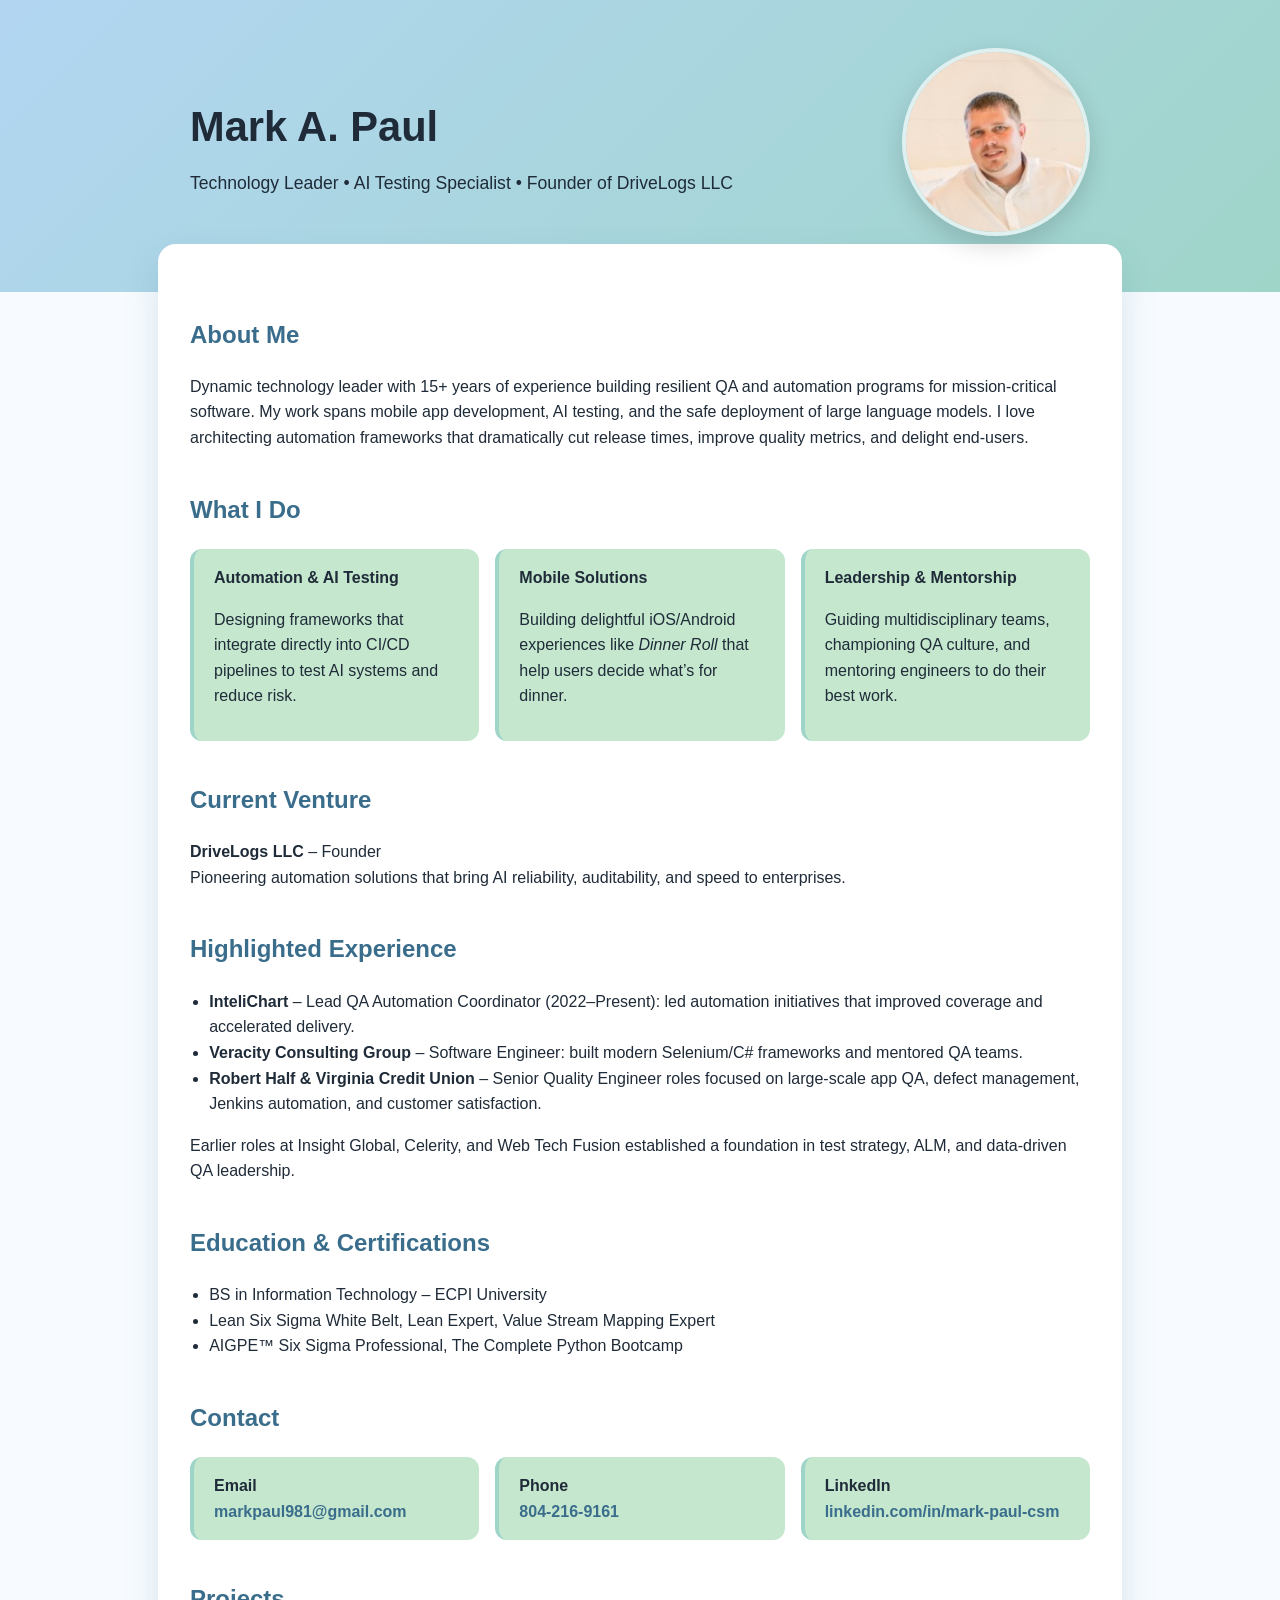
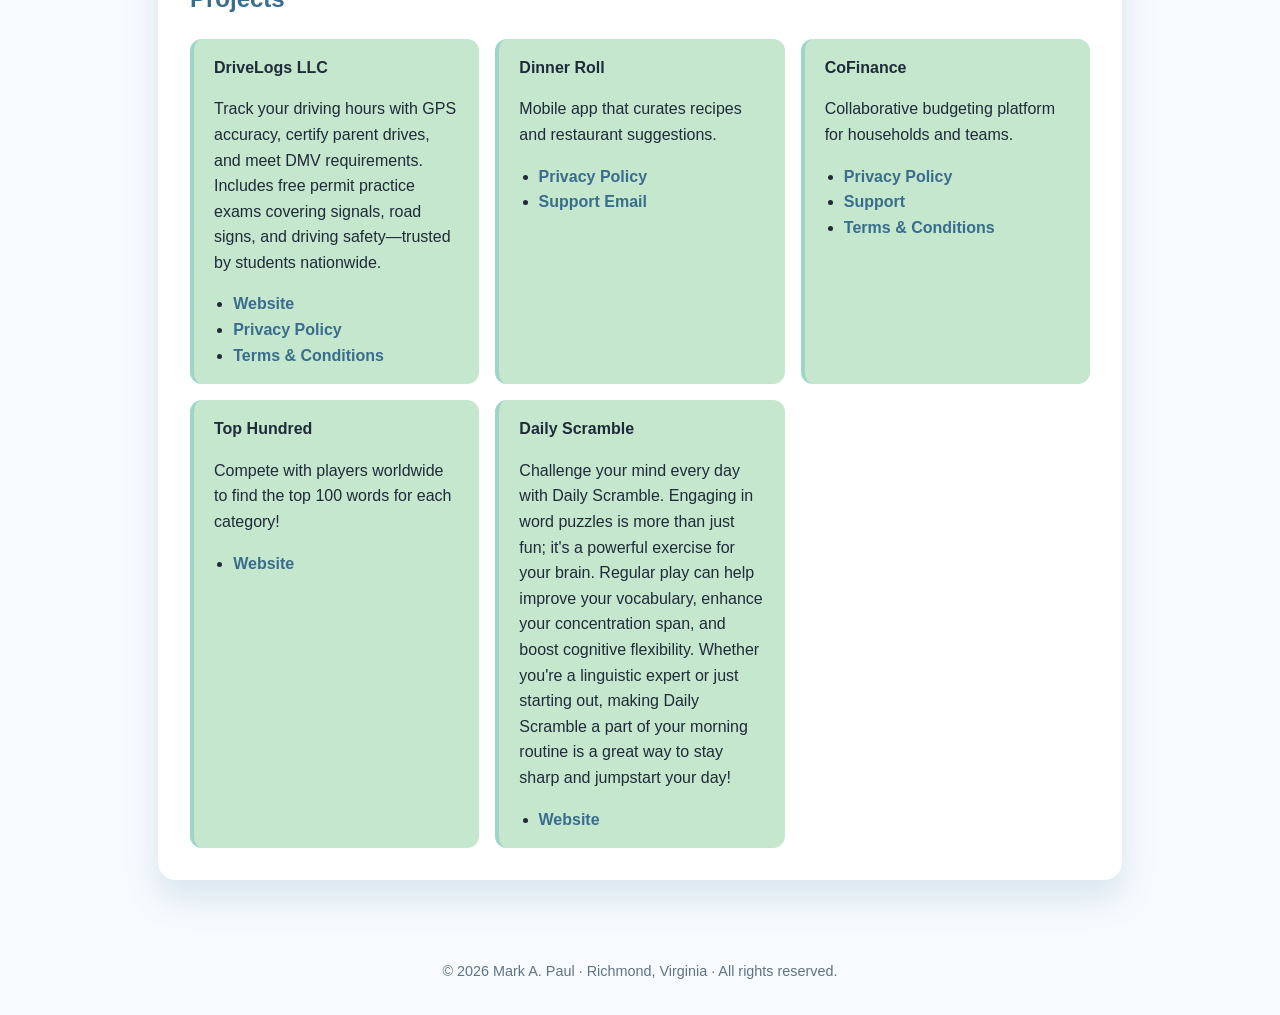
==== index.html @ 8bb71b74 "Update resume: Add Top Hundred and Daily Scramble projects, update InteliChart title to Lead QA Auto" ====
<!DOCTYPE html>
<html lang="en">
<head>
  <meta charset="UTF-8" />
  <title>Mark A. Paul – Technology Leader</title>
  <meta name="viewport" content="width=device-width, initial-scale=1" />
  <link rel="stylesheet" href="style/main.css" />
</head>
<body>
  <header>
    <div class="hero-content">
      <div>
        <h1>Mark A. Paul</h1>
        <p>Technology Leader • AI Testing Specialist • Founder of DriveLogs LLC</p>
      </div>
      <div class="hero-headshot">
        <img src="assets/images/profileImage.jpg" alt="Photo of Mark A. Paul" />
      </div>
    </div>
  </header>

  <main>
    <section>
      <h2>About Me</h2>
      <p>
        Dynamic technology leader with 15+ years of experience building resilient QA and automation programs
        for mission-critical software. My work spans mobile app development, AI testing, and the safe deployment
        of large language models. I love architecting automation frameworks that dramatically cut release times,
        improve quality metrics, and delight end-users.
      </p>
    </section>

    <section>
      <h2>What I Do</h2>
      <div class="grid">
        <div class="card">
          <strong>Automation &amp; AI Testing</strong>
          <p>Designing frameworks that integrate directly into CI/CD pipelines to test AI systems and reduce risk.</p>
        </div>
        <div class="card">
          <strong>Mobile Solutions</strong>
          <p>Building delightful iOS/Android experiences like <em>Dinner Roll</em> that help users decide what’s for dinner.</p>
        </div>
        <div class="card">
          <strong>Leadership &amp; Mentorship</strong>
          <p>Guiding multidisciplinary teams, championing QA culture, and mentoring engineers to do their best work.</p>
        </div>
      </div>
    </section>

    <section>
      <h2>Current Venture</h2>
      <p>
        <strong>DriveLogs LLC</strong> – Founder<br />
        Pioneering automation solutions that bring AI reliability, auditability, and speed to enterprises.
      </p>
    </section>

    <section>
      <h2>Highlighted Experience</h2>
      <ul>
        <li><strong>InteliChart</strong> – Lead QA Automation Coordinator (2022–Present): led automation initiatives that improved coverage and accelerated delivery.</li>
        <li><strong>Veracity Consulting Group</strong> – Software Engineer: built modern Selenium/C# frameworks and mentored QA teams.</li>
        <li><strong>Robert Half &amp; Virginia Credit Union</strong> – Senior Quality Engineer roles focused on large-scale app QA, defect management, Jenkins automation, and customer satisfaction.</li>
      </ul>
      <p>
        Earlier roles at Insight Global, Celerity, and Web Tech Fusion established a foundation in test strategy, ALM, and data-driven QA leadership.
      </p>
    </section>

    <section>
      <h2>Education &amp; Certifications</h2>
      <ul>
        <li>BS in Information Technology – ECPI University</li>
        <li>Lean Six Sigma White Belt, Lean Expert, Value Stream Mapping Expert</li>
        <li>AIGPE™ Six Sigma Professional, The Complete Python Bootcamp</li>
      </ul>
    </section>

    <section>
      <h2>Contact</h2>
      <div class="grid">
        <div class="card">
          <strong>Email</strong><br />
          <a href="mailto:markpaul981@gmail.com">markpaul981@gmail.com</a>
        </div>
        <div class="card">
          <strong>Phone</strong><br />
          <a href="tel:+18042169161">804-216-9161</a>
        </div>
        <div class="card">
          <strong>LinkedIn</strong><br />
          <a href="https://www.linkedin.com/in/mark-paul-csm" target="_blank" rel="noopener">linkedin.com/in/mark-paul-csm</a>
        </div>
      </div>
    </section>

    <section>
      <h2>Projects</h2>
      <div class="grid">
        <div class="card">
          <strong>DriveLogs LLC</strong>
          <p>Track your driving hours with GPS accuracy, certify parent drives, and meet DMV requirements. Includes free permit practice exams covering signals, road signs, and driving safety—trusted by students nationwide.</p>
          <ul>
            <li><a href="https://www.drivelogsusa.com/" target="_blank" rel="noopener">Website</a></li>
            <li><a href="https://www.drivelogsusa.com/privacy-policy" target="_blank" rel="noopener">Privacy Policy</a></li>
            <li><a href="https://www.drivelogsusa.com/terms-and-conditions" target="_blank" rel="noopener">Terms &amp; Conditions</a></li>
          </ul>
        </div>

        <div class="card">
          <strong>Dinner Roll</strong>
          <p>Mobile app that curates recipes and restaurant suggestions.</p>
          <ul>
            <li><a href="https://marpau0755.github.io/dinnerroll-privacy/" target="_blank" rel="noopener">Privacy Policy</a></li>
            <li><a href="mailto:dinnerroll.contact@gmail.com">Support Email</a></li>
          </ul>
        </div>

        <div class="card">
          <strong>CoFinance</strong>
          <p>Collaborative budgeting platform for households and teams.</p>
          <ul>
            <li><a href="https://marpau0755.github.io/cofinance-privacy/" target="_blank" rel="noopener">Privacy Policy</a></li>
            <li><a href="https://marpau0755.github.io/cofinance-privacy/support.html" target="_blank" rel="noopener">Support</a></li>
            <li><a href="https://marpau0755.github.io/cofinance-privacy/terms.html" target="_blank" rel="noopener">Terms &amp; Conditions</a></li>
          </ul>
        </div>

        <div class="card">
          <strong>Top Hundred</strong>
          <p>Compete with players worldwide to find the top 100 words for each category!</p>
          <ul>
            <li><a href="https://tophundred.web.app/" target="_blank" rel="noopener">Website</a></li>
          </ul>
        </div>

        <div class="card">
          <strong>Daily Scramble</strong>
          <p>Challenge your mind every day with Daily Scramble. Engaging in word puzzles is more than just fun; it's a powerful exercise for your brain. Regular play can help improve your vocabulary, enhance your concentration span, and boost cognitive flexibility. Whether you're a linguistic expert or just starting out, making Daily Scramble a part of your morning routine is a great way to stay sharp and jumpstart your day!</p>
          <ul>
            <li><a href="https://dailyscramble.web.app" target="_blank" rel="noopener">Website</a></li>
          </ul>
        </div>
      </div>
    </section>
  </main>

  <footer>
    © 2026 Mark A. Paul · Richmond, Virginia · All rights reserved.
  </footer>
</body>
</html>
---- style/main.css ----
:root {
  --soft-blue: #b2d6f2;
  --soft-teal: #9fd5c9;
  --soft-green: #c4e7ce;
  --text-dark: #1f2b38;
  --accent-dark: #3a6d8c;
  --page-bg: #f7fbff;
}

body {
  font-family: "Segoe UI", Arial, sans-serif;
  margin: 0;
  padding: 0;
  background: var(--page-bg);
  color: var(--text-dark);
  line-height: 1.6;
}

header {
  background: linear-gradient(135deg, var(--soft-blue), var(--soft-teal));
  color: var(--text-dark);
  padding: 3rem 1.5rem;
}

.hero-content {
  display: flex;
  flex-direction: column;
  align-items: center;
  gap: 1.5rem;
  max-width: 900px;
  margin: 0 auto;
  text-align: center;
}

.hero-content h1 {
  margin: 0;
  font-size: 2.6rem;
}

.hero-content p {
  margin: 0.5rem 0 0;
  font-size: 1.1rem;
}

.hero-headshot img {
  width: 180px;
  height: 180px;
  border-radius: 50%;
  object-fit: cover;
  border: 4px solid rgba(255,255,255,0.65);
  box-shadow: 0 10px 25px rgba(0,0,0,0.15);
}

@media (min-width: 700px) {
  .hero-content {
    flex-direction: row;
    justify-content: space-between;
    text-align: left;
  }
}

main {
  max-width: 900px;
  margin: -3rem auto 3rem;
  padding: 2rem;
  background: #fff;
  border-radius: 18px;
  box-shadow: 0 18px 35px rgba(58, 109, 140, 0.16);
}

h2 {
  margin-top: 2.5rem;
  color: var(--accent-dark);
}

.grid {
  display: grid;
  grid-template-columns: repeat(auto-fit, minmax(220px, 1fr));
  gap: 1rem;
  margin-top: 1rem;
}

.card {
  background: var(--soft-green);
  border-radius: 12px;
  padding: 1rem 1.25rem;
  border-left: 4px solid var(--soft-teal);
}

ul {
  padding-left: 1.2rem;
  margin: 0.5rem 0 0;
}

a {
  color: var(--accent-dark);
  text-decoration: none;
  font-weight: 600;
}

a:hover {
  color: #1c4b65;
}

footer {
  text-align: center;
  padding: 2rem 1rem;
  font-size: 0.9rem;
  color: #5f7384;
}
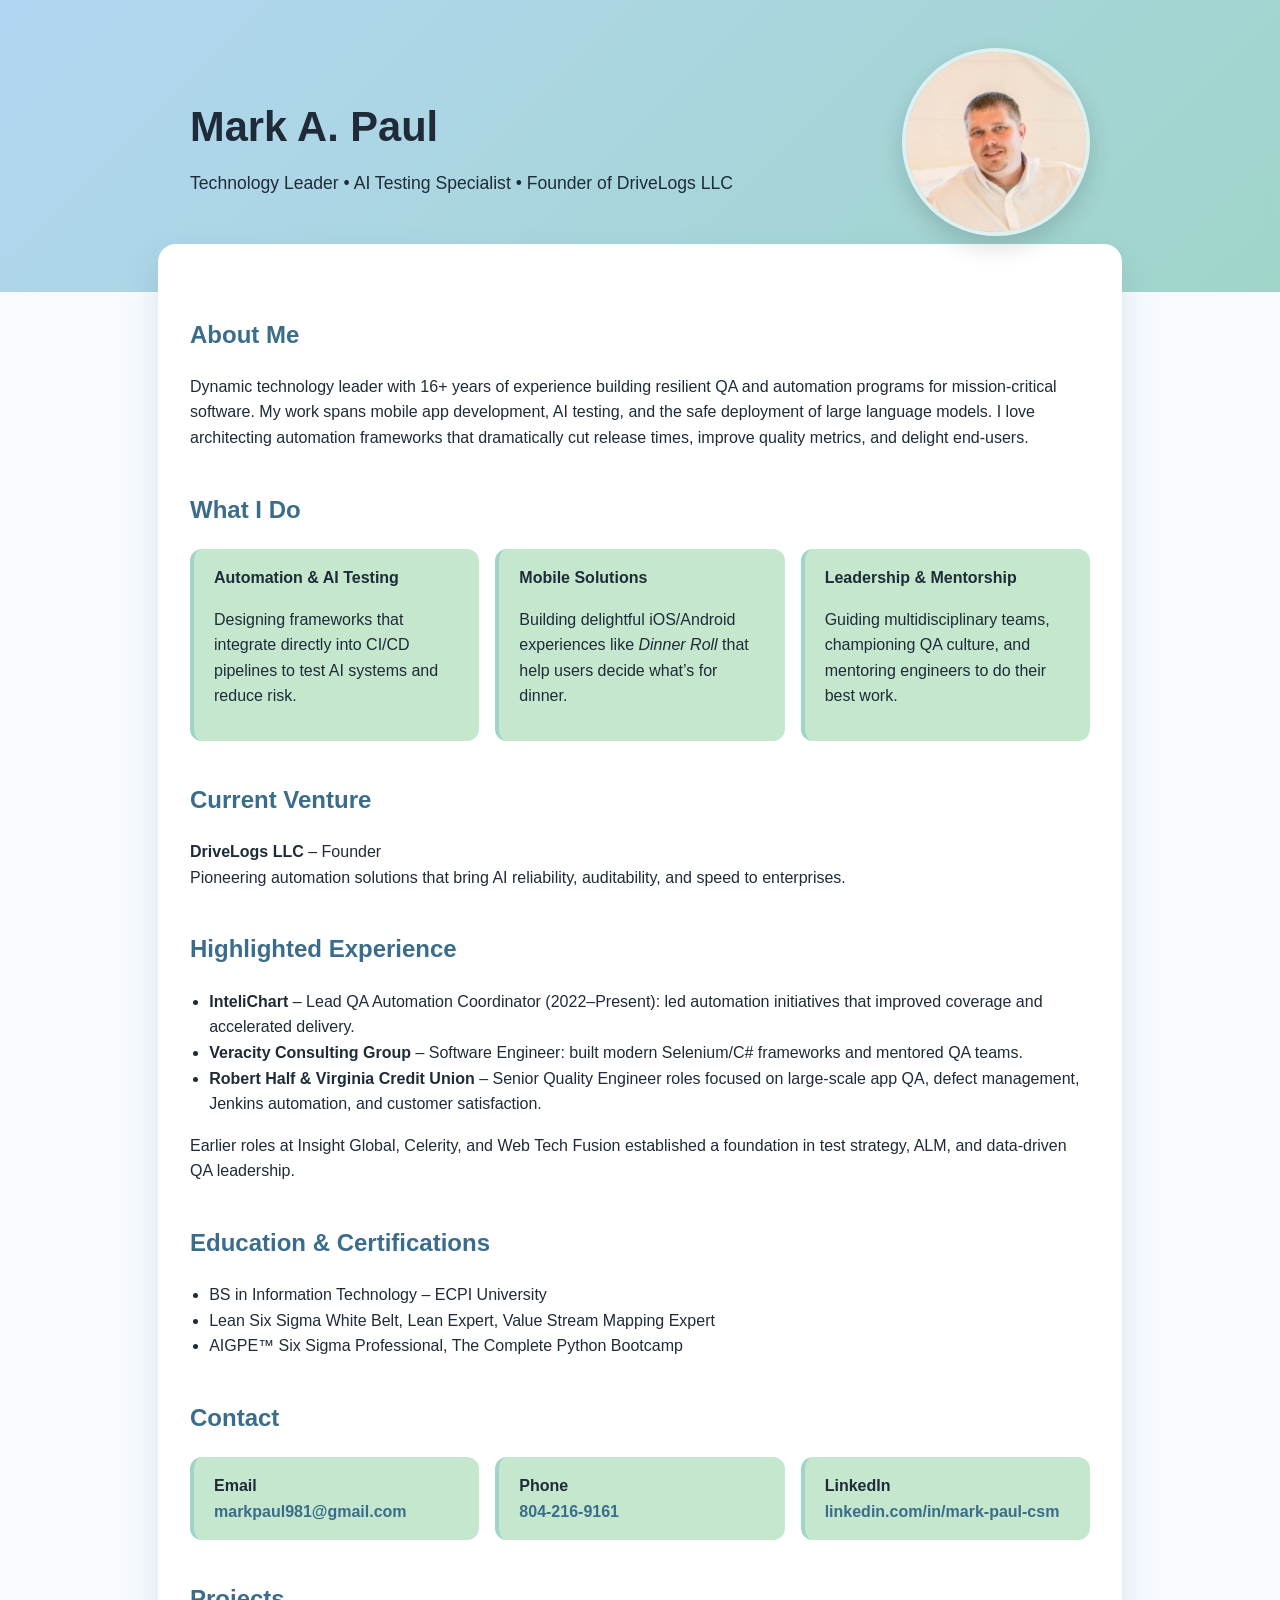
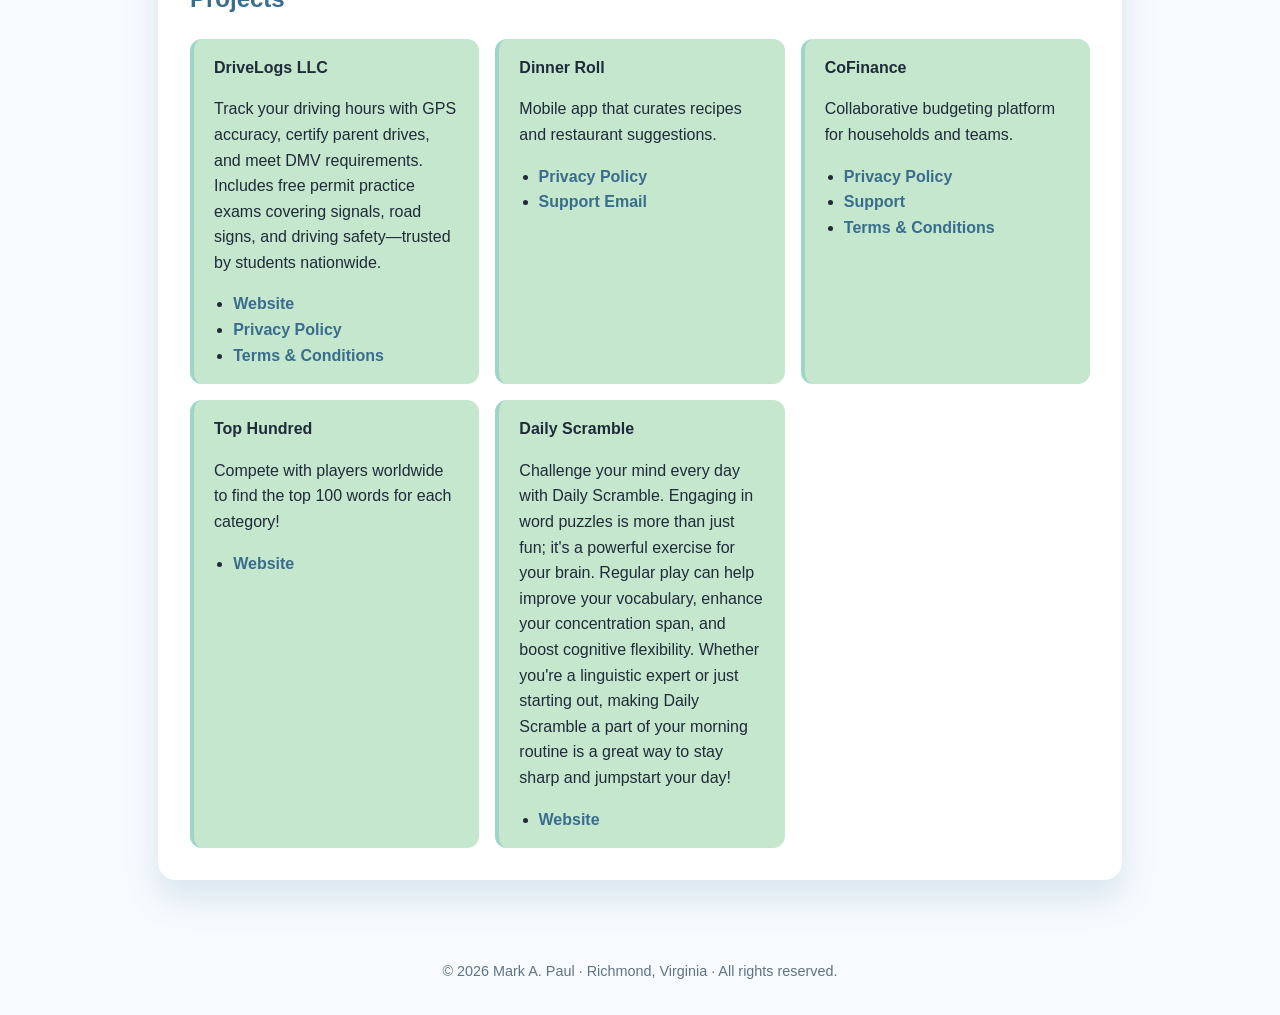
==== commit c2b3f5b8: "Add dynamic years of experience (from 2010) and dynamic copyright year" ====
--- a/index.html
+++ b/index.html
@@ -23,7 +23,7 @@
     <section>
       <h2>About Me</h2>
       <p>
-        Dynamic technology leader with 15+ years of experience building resilient QA and automation programs
+        Dynamic technology leader with <span id="years-experience">15+</span> years of experience building resilient QA and automation programs
         for mission-critical software. My work spans mobile app development, AI testing, and the safe deployment
         of large language models. I love architecting automation frameworks that dramatically cut release times,
         improve quality metrics, and delight end-users.
@@ -147,7 +147,25 @@
   </main>
 
   <footer>
-    © 2026 Mark A. Paul · Richmond, Virginia · All rights reserved.
+    © <span id="copyright-year">2026</span> Mark A. Paul · Richmond, Virginia · All rights reserved.
   </footer>
+  <script>
+    // Calculate years of experience from 2014
+    (function() {
+      const startYear = 2010;
+      const currentYear = new Date().getFullYear();
+      const yearsOfExperience = currentYear - startYear;
+      const experienceElement = document.getElementById('years-experience');
+      if (experienceElement) {
+        experienceElement.textContent = yearsOfExperience + '+';
+      }
+      
+      // Update copyright year
+      const copyrightElement = document.getElementById('copyright-year');
+      if (copyrightElement) {
+        copyrightElement.textContent = currentYear;
+      }
+    })();
+  </script>
 </body>
 </html>
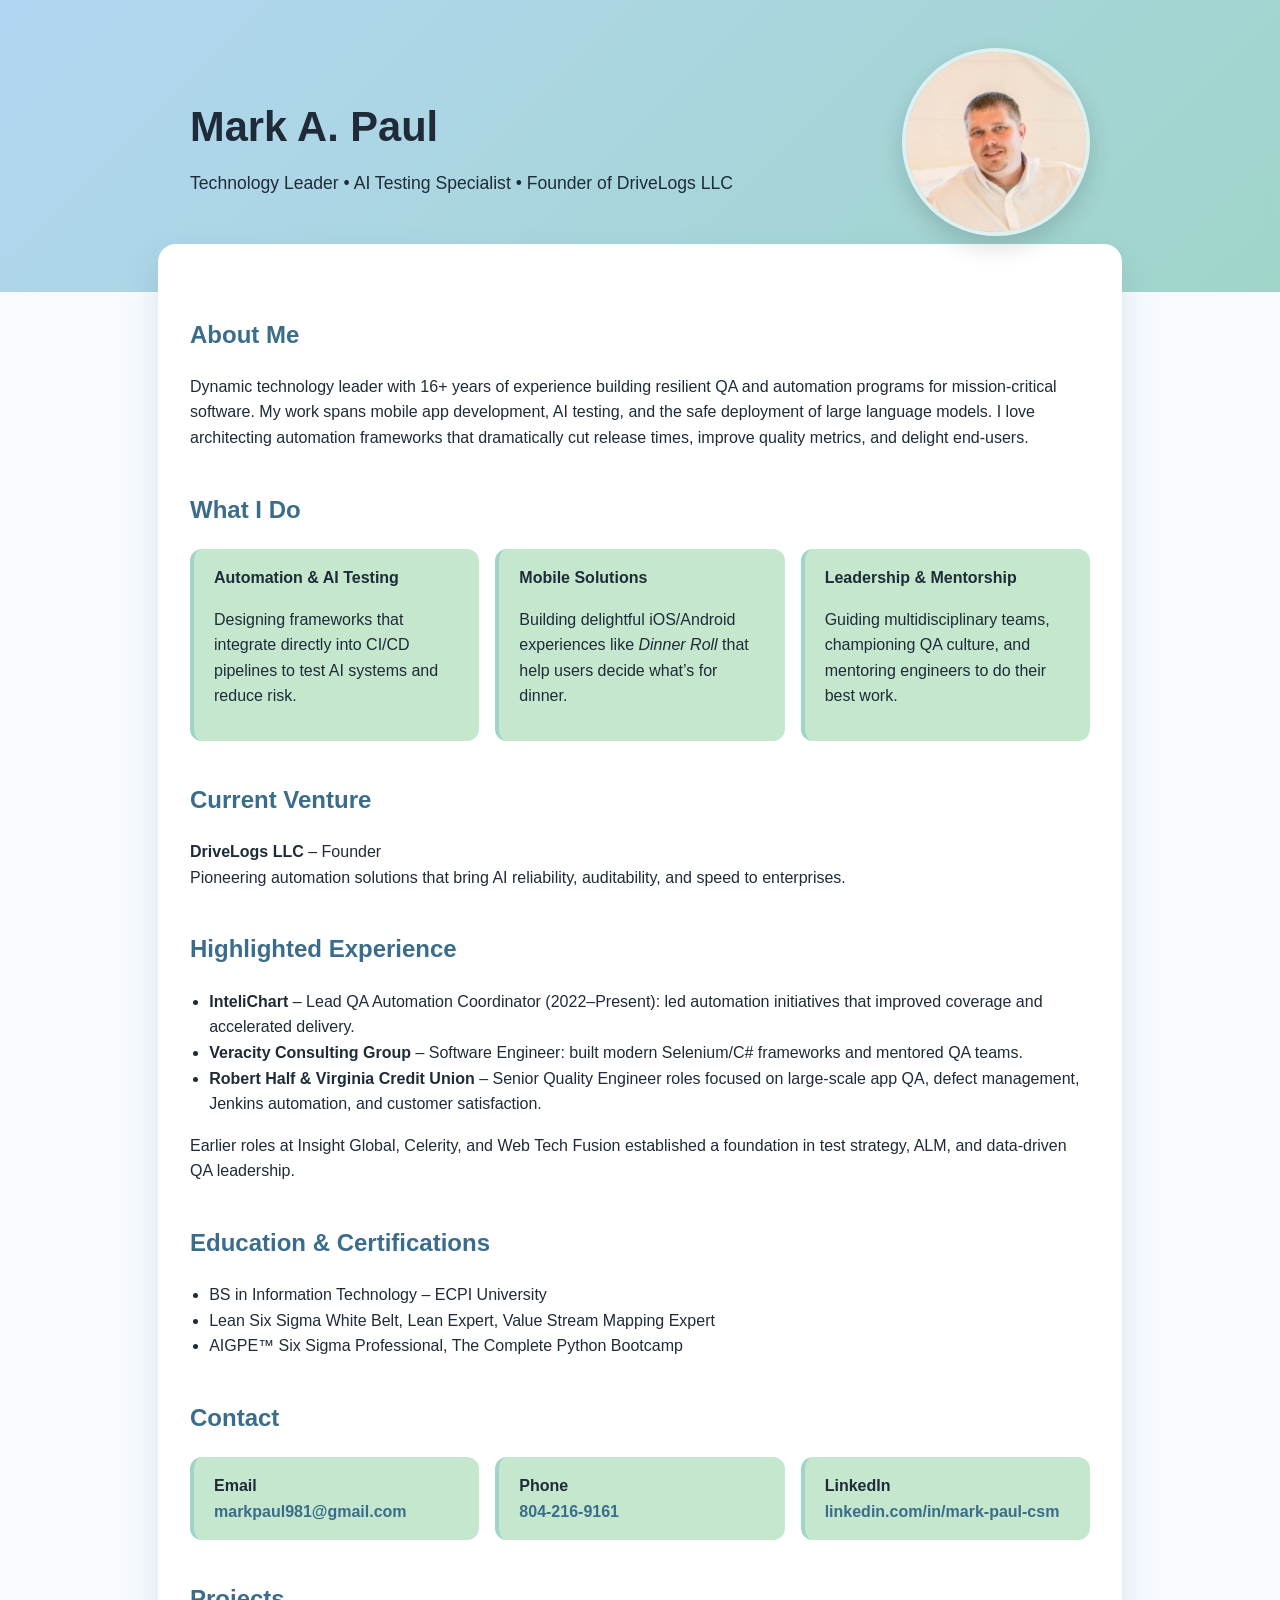
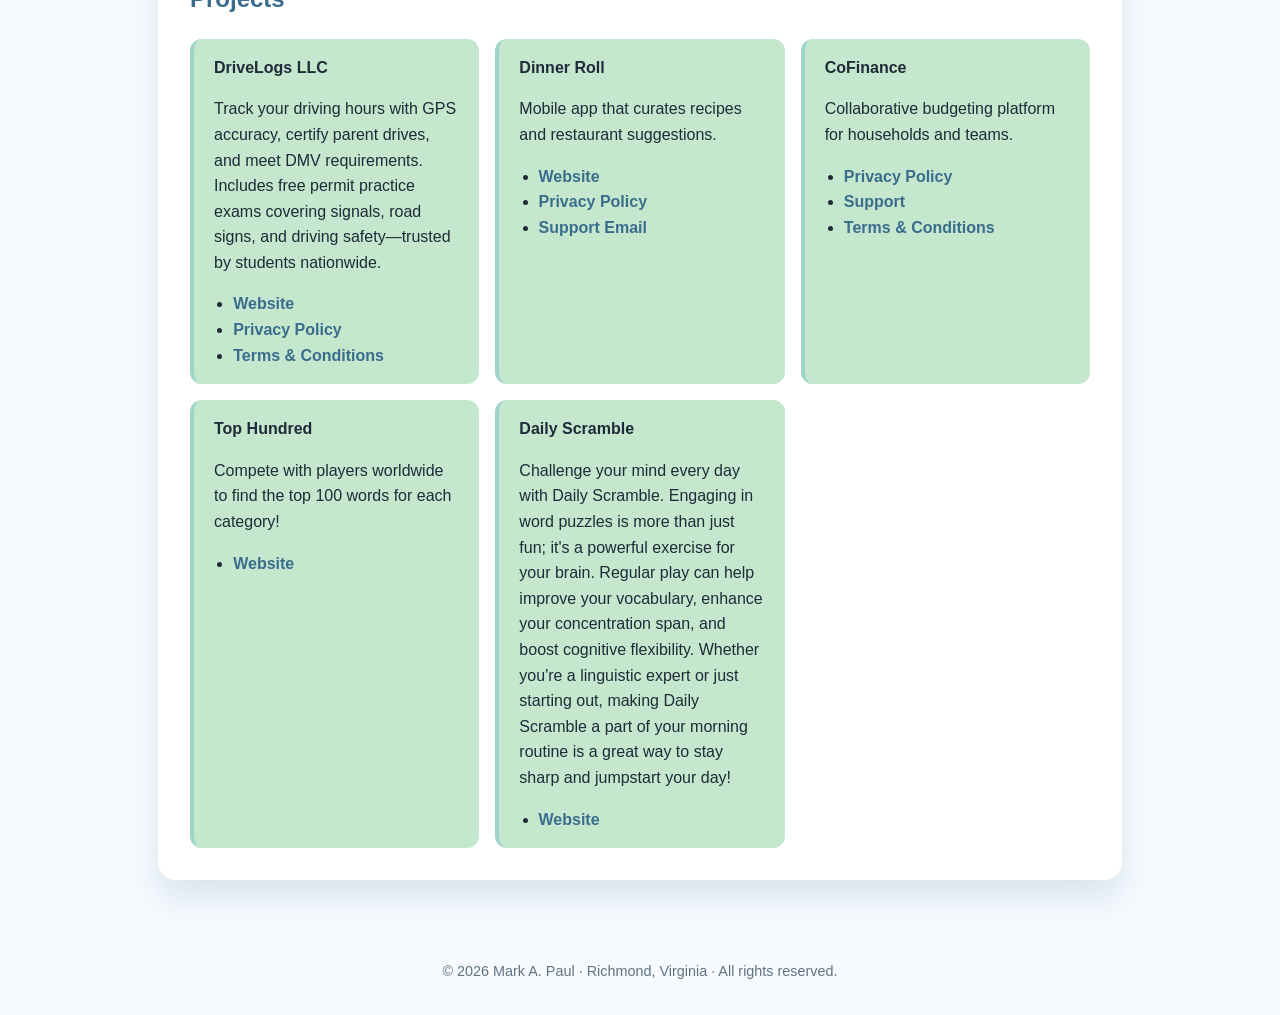
==== commit 595cebd9: "Add Dinner Roll website link" ====
--- a/index.html
+++ b/index.html
@@ -112,6 +112,7 @@
           <strong>Dinner Roll</strong>
           <p>Mobile app that curates recipes and restaurant suggestions.</p>
           <ul>
+            <li><a href="https://dinnerroll.app/" target="_blank" rel="noopener">Website</a></li>
             <li><a href="https://marpau0755.github.io/dinnerroll-privacy/" target="_blank" rel="noopener">Privacy Policy</a></li>
             <li><a href="mailto:dinnerroll.contact@gmail.com">Support Email</a></li>
           </ul>
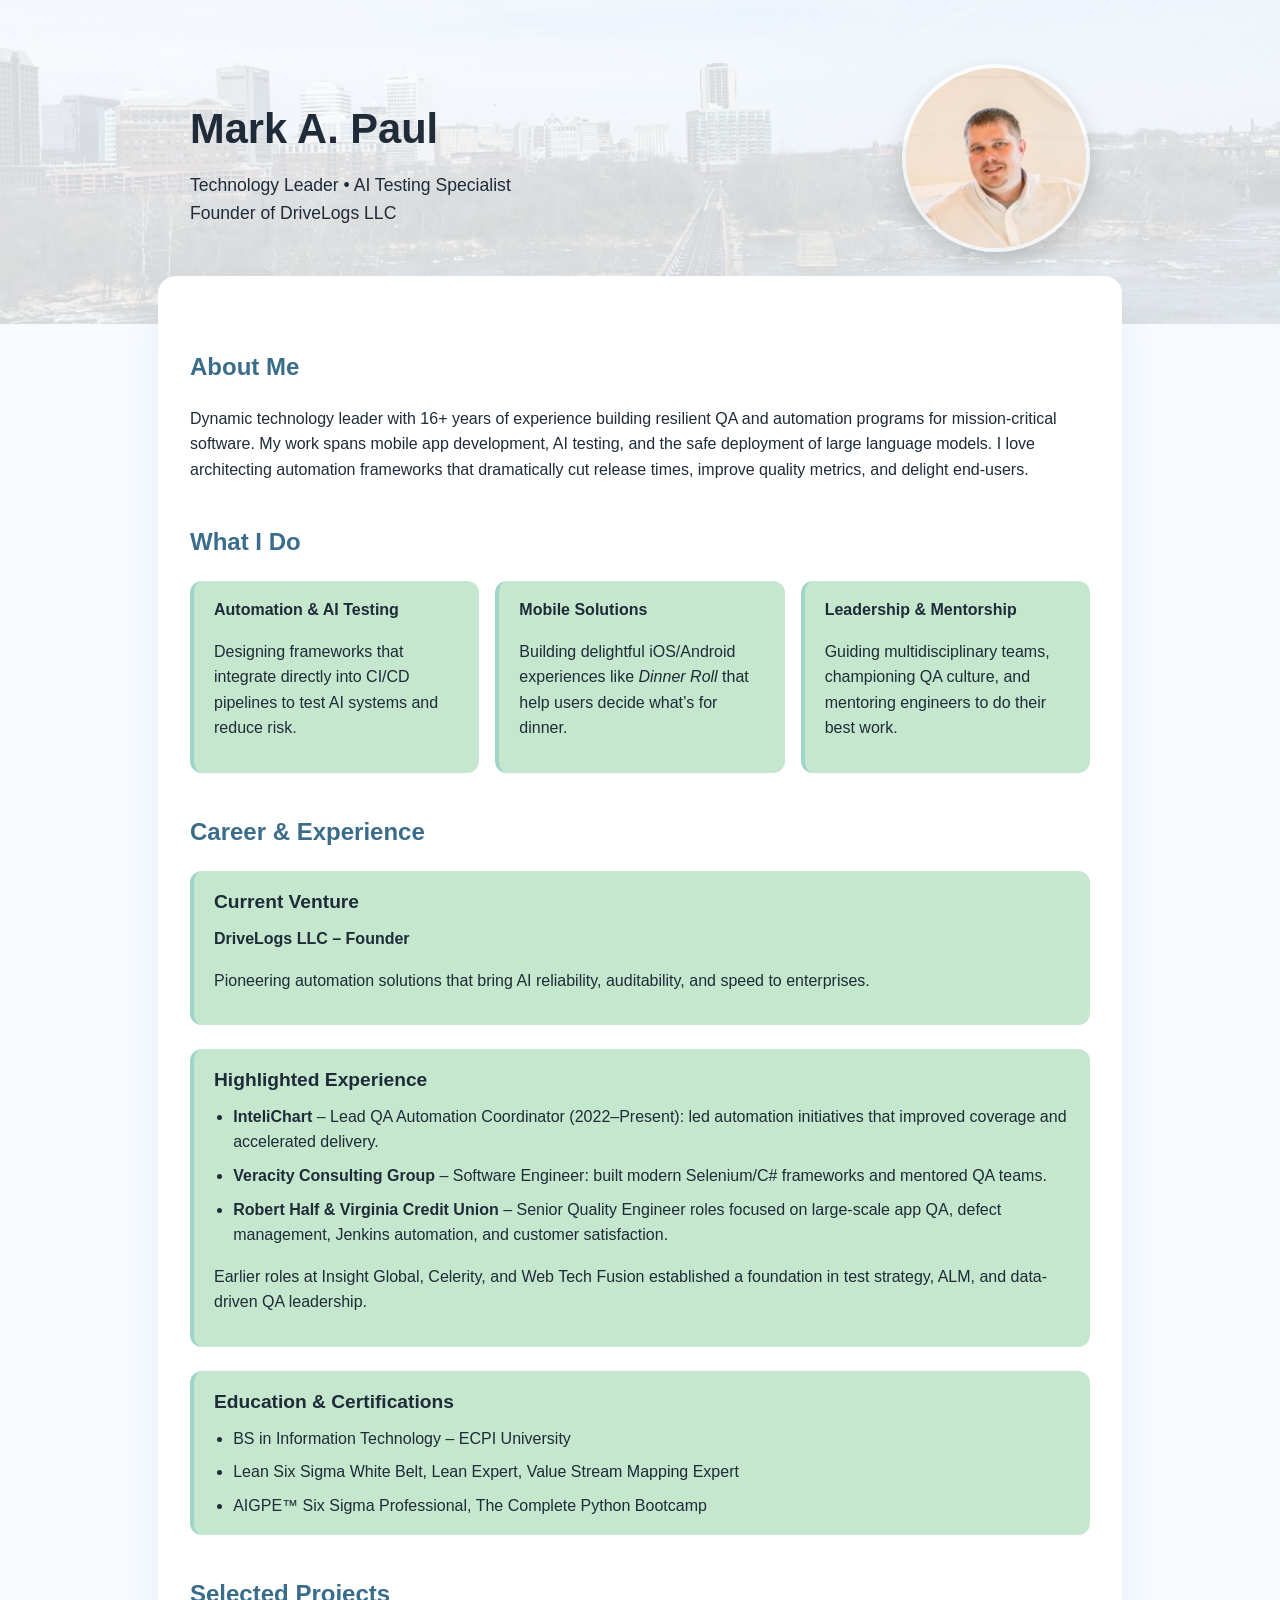
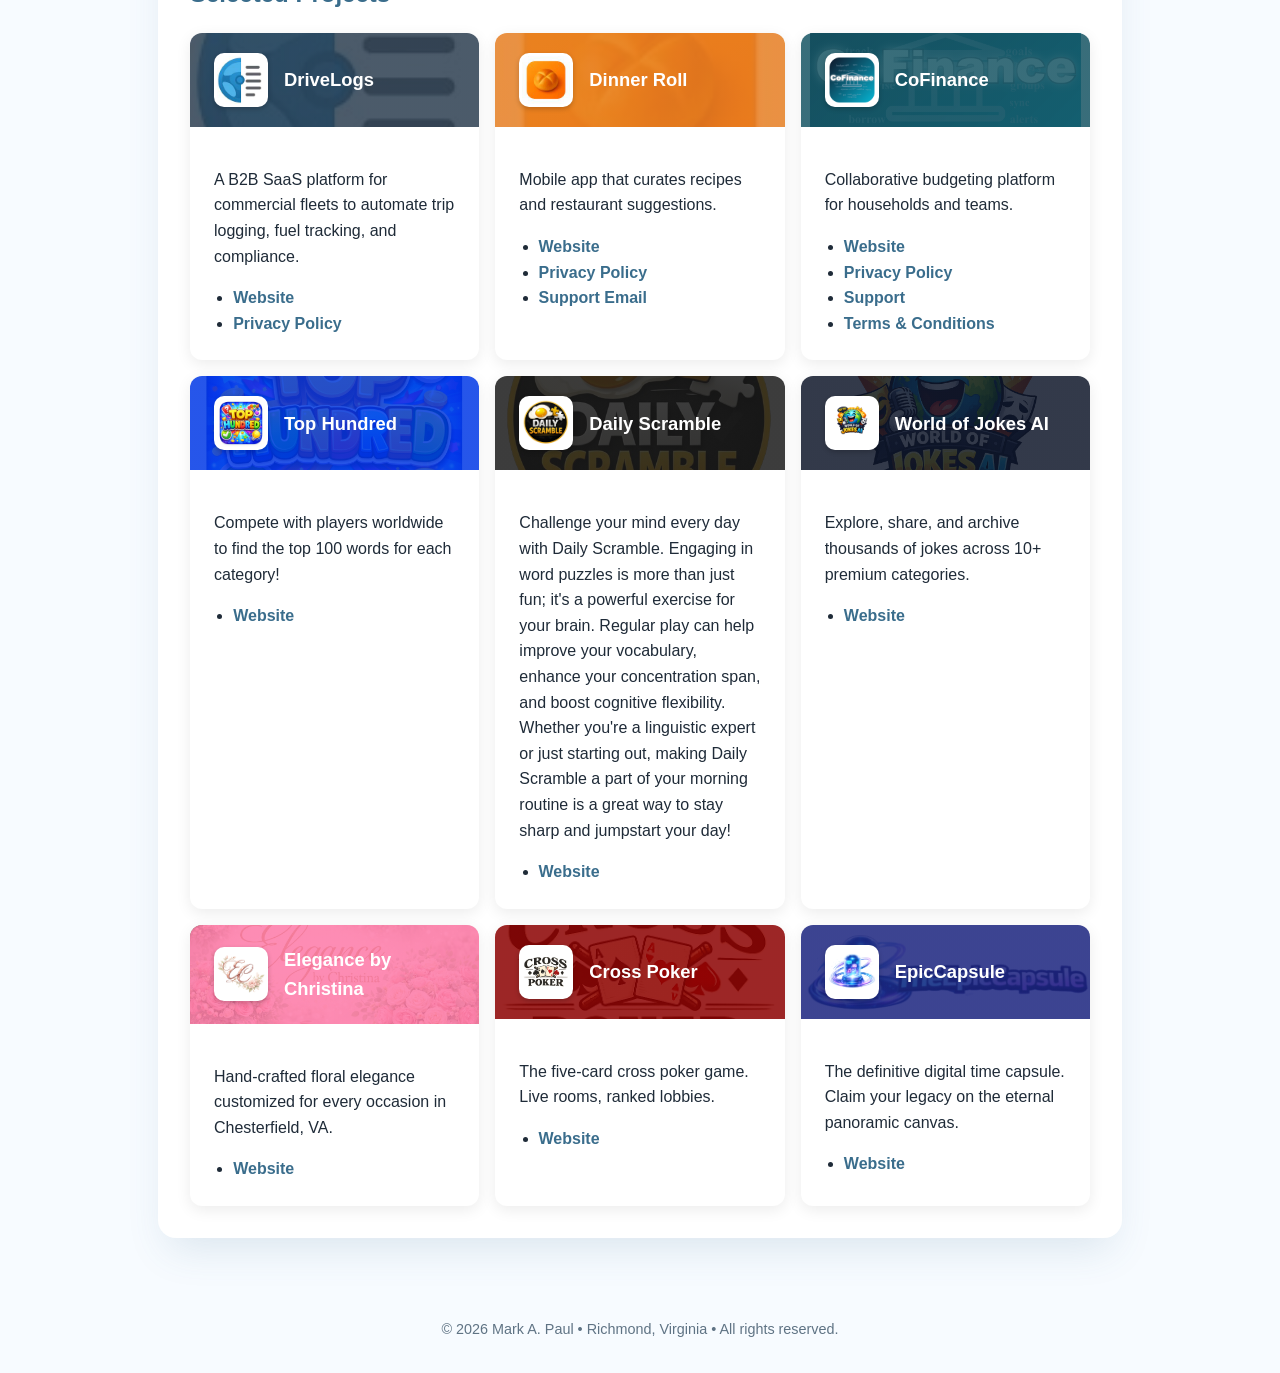
==== commit 6ee321e5: "fix: Restore missing Career and Experience section" ====
--- a/index.html
+++ b/index.html
@@ -9,11 +9,11 @@
 <body>
   <header>
     <div class="hero-content">
-      <div>
+      <div id="hero-text">
         <h1>Mark A. Paul</h1>
-        <p>Technology Leader • AI Testing Specialist • Founder of DriveLogs LLC</p>
-      </div>
-      <div class="hero-headshot">
+        <p>Technology Leader • AI Testing Specialist<br>Founder of DriveLogs LLC</p>
+      </div>
+      <div class="hero-headshot" id="hero-pic">
         <img src="assets/images/profileImage.jpg" alt="Photo of Mark A. Paul" />
       </div>
     </div>
@@ -49,110 +49,171 @@
     </section>
 
     <section>
-      <h2>Current Venture</h2>
-      <p>
-        <strong>DriveLogs LLC</strong> – Founder<br />
-        Pioneering automation solutions that bring AI reliability, auditability, and speed to enterprises.
-      </p>
-    </section>
-
-    <section>
-      <h2>Highlighted Experience</h2>
-      <ul>
-        <li><strong>InteliChart</strong> – Lead QA Automation Coordinator (2022–Present): led automation initiatives that improved coverage and accelerated delivery.</li>
-        <li><strong>Veracity Consulting Group</strong> – Software Engineer: built modern Selenium/C# frameworks and mentored QA teams.</li>
-        <li><strong>Robert Half &amp; Virginia Credit Union</strong> – Senior Quality Engineer roles focused on large-scale app QA, defect management, Jenkins automation, and customer satisfaction.</li>
-      </ul>
-      <p>
-        Earlier roles at Insight Global, Celerity, and Web Tech Fusion established a foundation in test strategy, ALM, and data-driven QA leadership.
-      </p>
-    </section>
-
-    <section>
-      <h2>Education &amp; Certifications</h2>
-      <ul>
-        <li>BS in Information Technology – ECPI University</li>
-        <li>Lean Six Sigma White Belt, Lean Expert, Value Stream Mapping Expert</li>
-        <li>AIGPE™ Six Sigma Professional, The Complete Python Bootcamp</li>
-      </ul>
-    </section>
-
-    <section>
-      <h2>Contact</h2>
+      <h2>Career &amp; Experience</h2>
+      
+      <div class="card" style="margin-bottom: 1.5rem;">
+        <strong style="font-size: 1.2rem; color: var(--primary);">Current Venture</strong>
+        <div style="margin-top: 0.5rem;">
+          <strong>DriveLogs LLC – Founder</strong>
+          <p>Pioneering automation solutions that bring AI reliability, auditability, and speed to enterprises.</p>
+        </div>
+      </div>
+
+      <div class="card" style="margin-bottom: 1.5rem;">
+        <strong style="font-size: 1.2rem; color: var(--primary);">Highlighted Experience</strong>
+        <ul style="margin-top: 0.5rem; padding-left: 1.2rem; line-height: 1.6;">
+          <li style="margin-bottom: 0.5rem;"><strong>InteliChart</strong> – Lead QA Automation Coordinator (2022–Present): led automation initiatives that improved coverage and accelerated delivery.</li>
+          <li style="margin-bottom: 0.5rem;"><strong>Veracity Consulting Group</strong> – Software Engineer: built modern Selenium/C# frameworks and mentored QA teams.</li>
+          <li style="margin-bottom: 0.5rem;"><strong>Robert Half &amp; Virginia Credit Union</strong> – Senior Quality Engineer roles focused on large-scale app QA, defect management, Jenkins automation, and customer satisfaction.</li>
+        </ul>
+        <p style="margin-top: 1rem;">Earlier roles at Insight Global, Celerity, and Web Tech Fusion established a foundation in test strategy, ALM, and data-driven QA leadership.</p>
+      </div>
+
+      <div class="card">
+        <strong style="font-size: 1.2rem; color: var(--primary);">Education &amp; Certifications</strong>
+        <ul style="margin-top: 0.5rem; padding-left: 1.2rem; line-height: 1.6;">
+          <li style="margin-bottom: 0.5rem;">BS in Information Technology – ECPI University</li>
+          <li style="margin-bottom: 0.5rem;">Lean Six Sigma White Belt, Lean Expert, Value Stream Mapping Expert</li>
+          <li>AIGPE™ Six Sigma Professional, The Complete Python Bootcamp</li>
+        </ul>
+      </div>
+    </section>
+
+    <section>
+      <h2>Selected Projects</h2>
       <div class="grid">
-        <div class="card">
-          <strong>Email</strong><br />
-          <a href="mailto:markpaul981@gmail.com">markpaul981@gmail.com</a>
-        </div>
-        <div class="card">
-          <strong>Phone</strong><br />
-          <a href="tel:+18042169161">804-216-9161</a>
-        </div>
-        <div class="card">
-          <strong>LinkedIn</strong><br />
-          <a href="https://www.linkedin.com/in/mark-paul-csm" target="_blank" rel="noopener">linkedin.com/in/mark-paul-csm</a>
-        </div>
-      </div>
-    </section>
-
-    <section>
-      <h2>Projects</h2>
-      <div class="grid">
-        <div class="card">
-          <strong>DriveLogs LLC</strong>
-          <p>Track your driving hours with GPS accuracy, certify parent drives, and meet DMV requirements. Includes free permit practice exams covering signals, road signs, and driving safety—trusted by students nationwide.</p>
-          <ul>
-            <li><a href="https://www.drivelogsusa.com/" target="_blank" rel="noopener">Website</a></li>
-            <li><a href="https://www.drivelogsusa.com/privacy-policy" target="_blank" rel="noopener">Privacy Policy</a></li>
-            <li><a href="https://www.drivelogsusa.com/terms-and-conditions" target="_blank" rel="noopener">Terms &amp; Conditions</a></li>
-          </ul>
-        </div>
-
-        <div class="card">
-          <strong>Dinner Roll</strong>
-          <p>Mobile app that curates recipes and restaurant suggestions.</p>
-          <ul>
-            <li><a href="https://dinnerroll.app/" target="_blank" rel="noopener">Website</a></li>
-            <li><a href="https://marpau0755.github.io/dinnerroll-privacy/" target="_blank" rel="noopener">Privacy Policy</a></li>
-            <li><a href="mailto:dinnerroll.contact@gmail.com">Support Email</a></li>
-          </ul>
-        </div>
-
-        <div class="card">
-          <strong>CoFinance</strong>
-          <p>Collaborative budgeting platform for households and teams.</p>
-          <ul>
-            <li><a href="https://marpau0755.github.io/cofinance-privacy/" target="_blank" rel="noopener">Privacy Policy</a></li>
-            <li><a href="https://marpau0755.github.io/cofinance-privacy/support.html" target="_blank" rel="noopener">Support</a></li>
-            <li><a href="https://marpau0755.github.io/cofinance-privacy/terms.html" target="_blank" rel="noopener">Terms &amp; Conditions</a></li>
-          </ul>
-        </div>
-
-        <div class="card">
-          <strong>Top Hundred</strong>
-          <p>Compete with players worldwide to find the top 100 words for each category!</p>
-          <ul>
-            <li><a href="https://tophundred.web.app/" target="_blank" rel="noopener">Website</a></li>
-          </ul>
-        </div>
-
-        <div class="card">
-          <strong>Daily Scramble</strong>
-          <p>Challenge your mind every day with Daily Scramble. Engaging in word puzzles is more than just fun; it's a powerful exercise for your brain. Regular play can help improve your vocabulary, enhance your concentration span, and boost cognitive flexibility. Whether you're a linguistic expert or just starting out, making Daily Scramble a part of your morning routine is a great way to stay sharp and jumpstart your day!</p>
-          <ul>
-            <li><a href="https://dailyscramble.web.app" target="_blank" rel="noopener">Website</a></li>
-          </ul>
+        <div class="project-card card-drivelogs">
+          <div class="card-header">
+            <img src="assets/images/logos/drivelogs.png" alt="DriveLogs Logo" class="project-logo" />
+            <strong>DriveLogs</strong>
+          </div>
+          <div class="card-body">
+            <p>A B2B SaaS platform for commercial fleets to automate trip logging, fuel tracking, and compliance.</p>
+            <ul>
+              <li><a href="https://drivelogs.app" target="_blank" rel="noopener">Website</a></li>
+              <li><a href="https://marpau0755.github.io/drivelogs-privacy/" target="_blank" rel="noopener">Privacy Policy</a></li>
+            </ul>
+          </div>
+        </div>
+
+        <div class="project-card card-dinnerroll">
+          <div class="card-header">
+            <img src="assets/images/logos/dinnerroll.png" alt="Dinner Roll Logo" class="project-logo" />
+            <strong>Dinner Roll</strong>
+          </div>
+          <div class="card-body">
+            <p>Mobile app that curates recipes and restaurant suggestions.</p>
+            <ul>
+              <li><a href="https://dinnerroll.app/" target="_blank" rel="noopener">Website</a></li>
+              <li><a href="https://marpau0755.github.io/dinnerroll-privacy/" target="_blank" rel="noopener">Privacy Policy</a></li>
+              <li><a href="mailto:dinnerroll.contact@gmail.com">Support Email</a></li>
+            </ul>
+          </div>
+        </div>
+
+        <div class="project-card card-cofinance">
+          <div class="card-header">
+            <img src="assets/images/logos/cofinance.png" alt="CoFinance Logo" class="project-logo" />
+            <strong>CoFinance</strong>
+          </div>
+          <div class="card-body">
+            <p>Collaborative budgeting platform for households and teams.</p>
+            <ul>
+              <li><a href="https://cofinance-6645c.web.app/" target="_blank" rel="noopener">Website</a></li>
+              <li><a href="https://marpau0755.github.io/cofinance-privacy/" target="_blank" rel="noopener">Privacy Policy</a></li>
+              <li><a href="https://marpau0755.github.io/cofinance-privacy/support.html" target="_blank" rel="noopener">Support</a></li>
+              <li><a href="https://marpau0755.github.io/cofinance-privacy/terms.html" target="_blank" rel="noopener">Terms &amp; Conditions</a></li>
+            </ul>
+          </div>
+        </div>
+
+        <div class="project-card card-tophundred">
+          <div class="card-header">
+            <img src="assets/images/logos/tophundred.jpg" alt="Top Hundred Logo" class="project-logo" />
+            <strong>Top Hundred</strong>
+          </div>
+          <div class="card-body">
+            <p>Compete with players worldwide to find the top 100 words for each category!</p>
+            <ul>
+              <li><a href="https://tophundred.web.app/" target="_blank" rel="noopener">Website</a></li>
+            </ul>
+          </div>
+        </div>
+
+        <div class="project-card card-dailyscramble">
+          <div class="card-header">
+            <img src="assets/images/logos/dailyscramble.png" alt="Daily Scramble Logo" class="project-logo" />
+            <strong>Daily Scramble</strong>
+          </div>
+          <div class="card-body">
+            <p>Challenge your mind every day with Daily Scramble. Engaging in word puzzles is more than just fun; it's a powerful exercise for your brain. Regular play can help improve your vocabulary, enhance your concentration span, and boost cognitive flexibility. Whether you're a linguistic expert or just starting out, making Daily Scramble a part of your morning routine is a great way to stay sharp and jumpstart your day!</p>
+            <ul>
+              <li><a href="https://dailyscramble.web.app" target="_blank" rel="noopener">Website</a></li>
+            </ul>
+          </div>
+        </div>
+
+        <div class="project-card card-worldofjokesai">
+          <div class="card-header">
+            <img src="assets/images/logos/worldofjokesai.png" alt="World of Jokes AI Logo" class="project-logo" />
+            <strong>World of Jokes AI</strong>
+          </div>
+          <div class="card-body">
+            <p>Explore, share, and archive thousands of jokes across 10+ premium categories.</p>
+            <ul>
+              <li><a href="https://worldofjokesai.web.app/" target="_blank" rel="noopener">Website</a></li>
+            </ul>
+          </div>
+        </div>
+
+        <div class="project-card card-eleganceva">
+          <div class="card-header">
+            <img src="assets/images/logos/eleganceva.png" alt="Elegance by Christina Logo" class="project-logo" />
+            <strong>Elegance by Christina</strong>
+          </div>
+          <div class="card-body">
+            <p>Hand-crafted floral elegance customized for every occasion in Chesterfield, VA.</p>
+            <ul>
+              <li><a href="https://eleganceva.web.app/" target="_blank" rel="noopener">Website</a></li>
+            </ul>
+          </div>
+        </div>
+
+        <div class="project-card card-crossholdem">
+          <div class="card-header">
+            <img src="assets/images/logos/crossholdem.png" alt="Cross Poker Logo" class="project-logo" />
+            <strong>Cross Poker</strong>
+          </div>
+          <div class="card-body">
+            <p>The five-card cross poker game. Live rooms, ranked lobbies.</p>
+            <ul>
+              <li><a href="https://crossholdem.web.app" target="_blank" rel="noopener">Website</a></li>
+            </ul>
+          </div>
+        </div>
+
+        <div class="project-card card-theepiccapsule">
+          <div class="card-header">
+            <img src="assets/images/logos/theepiccapsule.png" alt="EpicCapsule Logo" class="project-logo" />
+            <strong>EpicCapsule</strong>
+          </div>
+          <div class="card-body">
+            <p>The definitive digital time capsule. Claim your legacy on the eternal panoramic canvas.</p>
+            <ul>
+              <li><a href="https://theepiccapsule.web.app/" target="_blank" rel="noopener">Website</a></li>
+            </ul>
+          </div>
         </div>
       </div>
     </section>
   </main>
 
   <footer>
-    © <span id="copyright-year">2026</span> Mark A. Paul · Richmond, Virginia · All rights reserved.
+    &copy; <span id="copyright-year">2026</span> Mark A. Paul &bull; Richmond, Virginia &bull; All rights reserved.
   </footer>
   <script>
-    // Calculate years of experience from 2014
     (function() {
+      // Calculate years of experience from 2010
       const startYear = 2010;
       const currentYear = new Date().getFullYear();
       const yearsOfExperience = currentYear - startYear;
@@ -166,6 +227,33 @@
       if (copyrightElement) {
         copyrightElement.textContent = currentYear;
       }
+
+      // Progressive scroll animation for header split
+      const heroText = document.getElementById('hero-text');
+      const heroPic = document.getElementById('hero-pic');
+
+      if (heroText && heroPic) {
+        window.addEventListener('scroll', () => {
+          if (window.innerWidth > 900) {
+            const scrollY = window.scrollY;
+            // Calculate max shift to keep them just inside the screen edges
+            const maxShift = Math.max(0, (window.innerWidth - 900) / 2 - 40);
+            
+            // Move outwards progressively. 1.8x speed means they move out of the way quickly
+            const shift = Math.min(scrollY * 1.8, maxShift);
+            
+            // Scale down slightly as they move
+            const scale = Math.max(0.75, 1 - (scrollY * 0.0015));
+            
+            heroText.style.transform = `translateX(-${shift}px) scale(${scale})`;
+            heroPic.style.transform = `translateX(${shift}px) scale(${scale})`;
+          } else {
+            // Reset on smaller screens
+            heroText.style.transform = `none`;
+            heroPic.style.transform = `none`;
+          }
+        });
+      }
     })();
   </script>
 </body>
--- a/style/main.css
+++ b/style/main.css
@@ -17,9 +17,13 @@
 }
 
 header {
-  background: linear-gradient(135deg, var(--soft-blue), var(--soft-teal));
+  position: sticky;
+  top: 0;
+  z-index: 0;
+  transition: all 0.4s ease;
+  background: linear-gradient(rgba(247, 251, 255, 0.85), rgba(247, 251, 255, 0.85)), url('../assets/images/header_bg.jpg') center/cover no-repeat;
   color: var(--text-dark);
-  padding: 3rem 1.5rem;
+  padding: 4rem 1.5rem;
 }
 
 .hero-content {
@@ -30,16 +34,50 @@
   max-width: 900px;
   margin: 0 auto;
   text-align: center;
+  transition: all 0.4s ease;
 }
 
 .hero-content h1 {
   margin: 0;
   font-size: 2.6rem;
+  transition: all 0.4s ease;
+}
+
+/* Sticky Header Scrolled State */
+header.header-scrolled {
+  padding: 0.5rem 2rem;
+  box-shadow: 0 4px 15px rgba(0,0,0,0.1);
+  background: linear-gradient(rgba(247, 251, 255, 0.98), rgba(247, 251, 255, 0.98)), url('../assets/images/header_bg.jpg') center/cover no-repeat;
+}
+
+header.header-scrolled .hero-content {
+  flex-direction: row;
+  justify-content: space-between;
+  align-items: center;
+  max-width: 100%;
+  gap: 0;
+  text-align: left;
+}
+
+header.header-scrolled .hero-content h1 {
+  font-size: 1.4rem;
+}
+
+header.header-scrolled .hero-content p {
+  font-size: 0.9rem;
+  margin: 0;
+}
+
+header.header-scrolled .hero-headshot img {
+  width: 60px;
+  height: 60px;
+  border-width: 2px;
 }
 
 .hero-content p {
   margin: 0.5rem 0 0;
   font-size: 1.1rem;
+  transition: all 0.4s ease;
 }
 
 .hero-headshot img {
@@ -49,6 +87,7 @@
   object-fit: cover;
   border: 4px solid rgba(255,255,255,0.65);
   box-shadow: 0 10px 25px rgba(0,0,0,0.15);
+  transition: all 0.4s ease;
 }
 
 @media (min-width: 700px) {
@@ -65,7 +104,9 @@
   padding: 2rem;
   background: #fff;
   border-radius: 18px;
-  box-shadow: 0 18px 35px rgba(58, 109, 140, 0.16);
+  box-shadow: 0 20px 40px -10px rgba(58, 109, 140, 0.15);
+  position: relative;
+  z-index: 10;
 }
 
 h2 {
@@ -87,6 +128,59 @@
   border-left: 4px solid var(--soft-teal);
 }
 
+.project-card {
+  background: #fff;
+  border-radius: 12px;
+  overflow: hidden;
+  box-shadow: 0 4px 15px rgba(0,0,0,0.08);
+  transition: transform 0.3s ease;
+  display: flex;
+  flex-direction: column;
+}
+
+.project-card:hover {
+  transform: translateY(-5px);
+  box-shadow: 0 8px 25px rgba(0,0,0,0.12);
+}
+
+.card-header {
+  padding: 1.25rem 1.5rem;
+  display: flex;
+  align-items: center;
+  gap: 1rem;
+  color: #fff;
+}
+
+.card-header strong {
+  font-size: 1.15rem;
+  margin: 0;
+}
+
+.project-logo {
+  width: 48px;
+  height: 48px;
+  border-radius: 10px;
+  object-fit: contain;
+  background: #fff;
+  padding: 3px;
+  box-shadow: 0 2px 5px rgba(0,0,0,0.2);
+}
+
+.card-body {
+  padding: 1.5rem;
+  flex-grow: 1;
+}
+
+.card-drivelogs .card-header { background: linear-gradient(rgba(44, 62, 80, 0.85), rgba(44, 62, 80, 0.85)), url('../assets/images/logos/drivelogs.png') center/cover no-repeat; }
+.card-dinnerroll .card-header { background: linear-gradient(rgba(230, 126, 34, 0.85), rgba(230, 126, 34, 0.85)), url('../assets/images/logos/dinnerroll.png') center/cover no-repeat; }
+.card-cofinance .card-header { background: linear-gradient(rgba(22, 84, 99, 0.85), rgba(22, 84, 99, 0.85)), url('../assets/images/logos/cofinance.png') center/cover no-repeat; }
+.card-tophundred .card-header { background: linear-gradient(rgba(0, 56, 230, 0.85), rgba(0, 56, 230, 0.85)), url('../assets/images/logos/tophundred.jpg') center/cover no-repeat; }
+.card-dailyscramble .card-header { background: linear-gradient(rgba(26, 26, 26, 0.85), rgba(26, 26, 26, 0.85)), url('../assets/images/logos/dailyscramble.png') center/cover no-repeat; }
+.card-worldofjokesai .card-header { background: linear-gradient(rgba(15, 23, 42, 0.85), rgba(15, 23, 42, 0.85)), url('../assets/images/logos/worldofjokesai.png') center/cover no-repeat; }
+.card-eleganceva .card-header { background: linear-gradient(rgba(253, 121, 168, 0.85), rgba(253, 121, 168, 0.85)), url('../assets/images/elegance_bg.jpg') center/cover no-repeat; }
+.card-crossholdem .card-header { background: linear-gradient(rgba(139, 0, 0, 0.85), rgba(139, 0, 0, 0.85)), url('../assets/images/logos/crossholdem.png') center/cover no-repeat; }
+.card-theepiccapsule .card-header { background: linear-gradient(rgba(26, 35, 126, 0.85), rgba(26, 35, 126, 0.85)), url('../assets/images/epiccapsule_bg.png') center/cover no-repeat; }
+
 ul {
   padding-left: 1.2rem;
   margin: 0.5rem 0 0;
@@ -108,3 +202,23 @@
   font-size: 0.9rem;
   color: #5f7384;
 }
+
+.cert-seals {
+  display: flex;
+  flex-wrap: wrap;
+  gap: 1.5rem;
+  margin-top: 1.5rem;
+  justify-content: center;
+}
+
+.cert-seals img {
+  width: 120px;
+  height: auto;
+  transition: transform 0.3s ease, filter 0.3s ease;
+  filter: drop-shadow(0 4px 6px rgba(0,0,0,0.1));
+}
+
+.cert-seals img:hover {
+  transform: translateY(-5px) scale(1.05);
+  filter: drop-shadow(0 8px 12px rgba(0,0,0,0.15));
+}
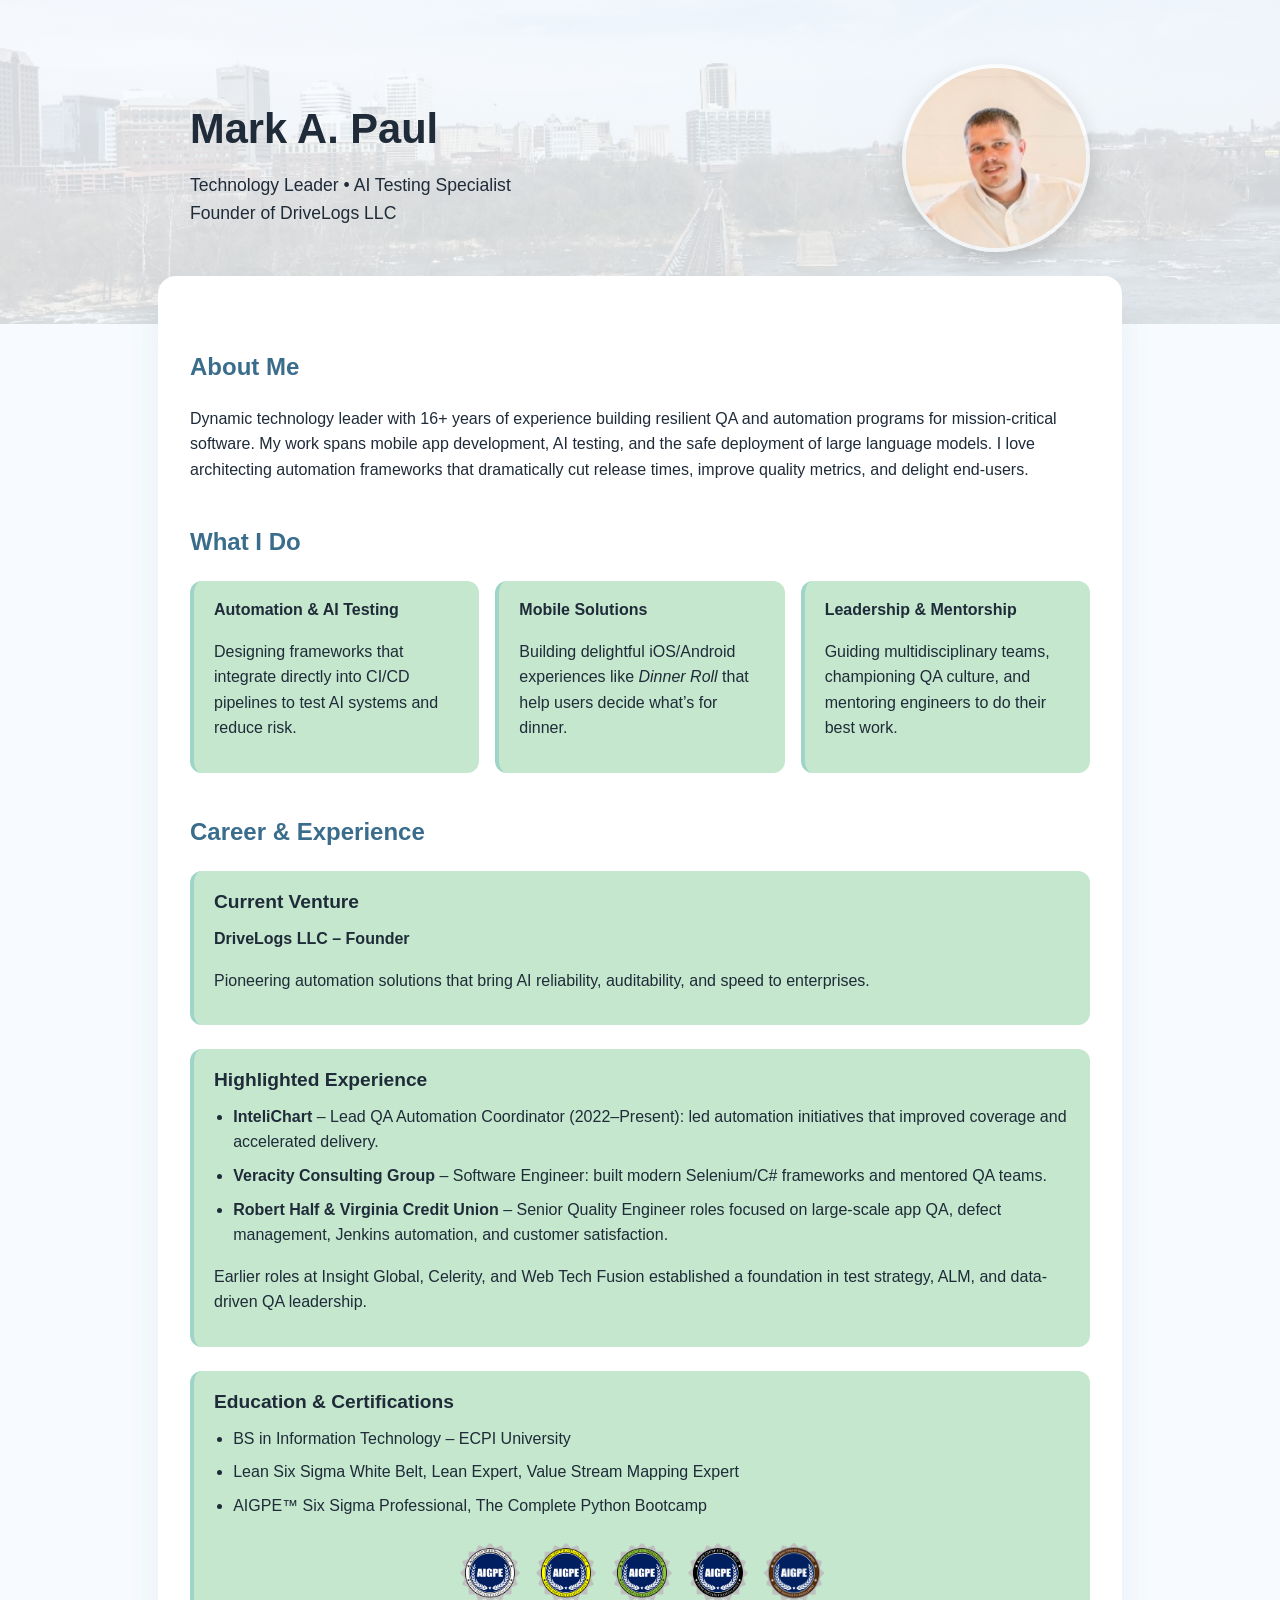
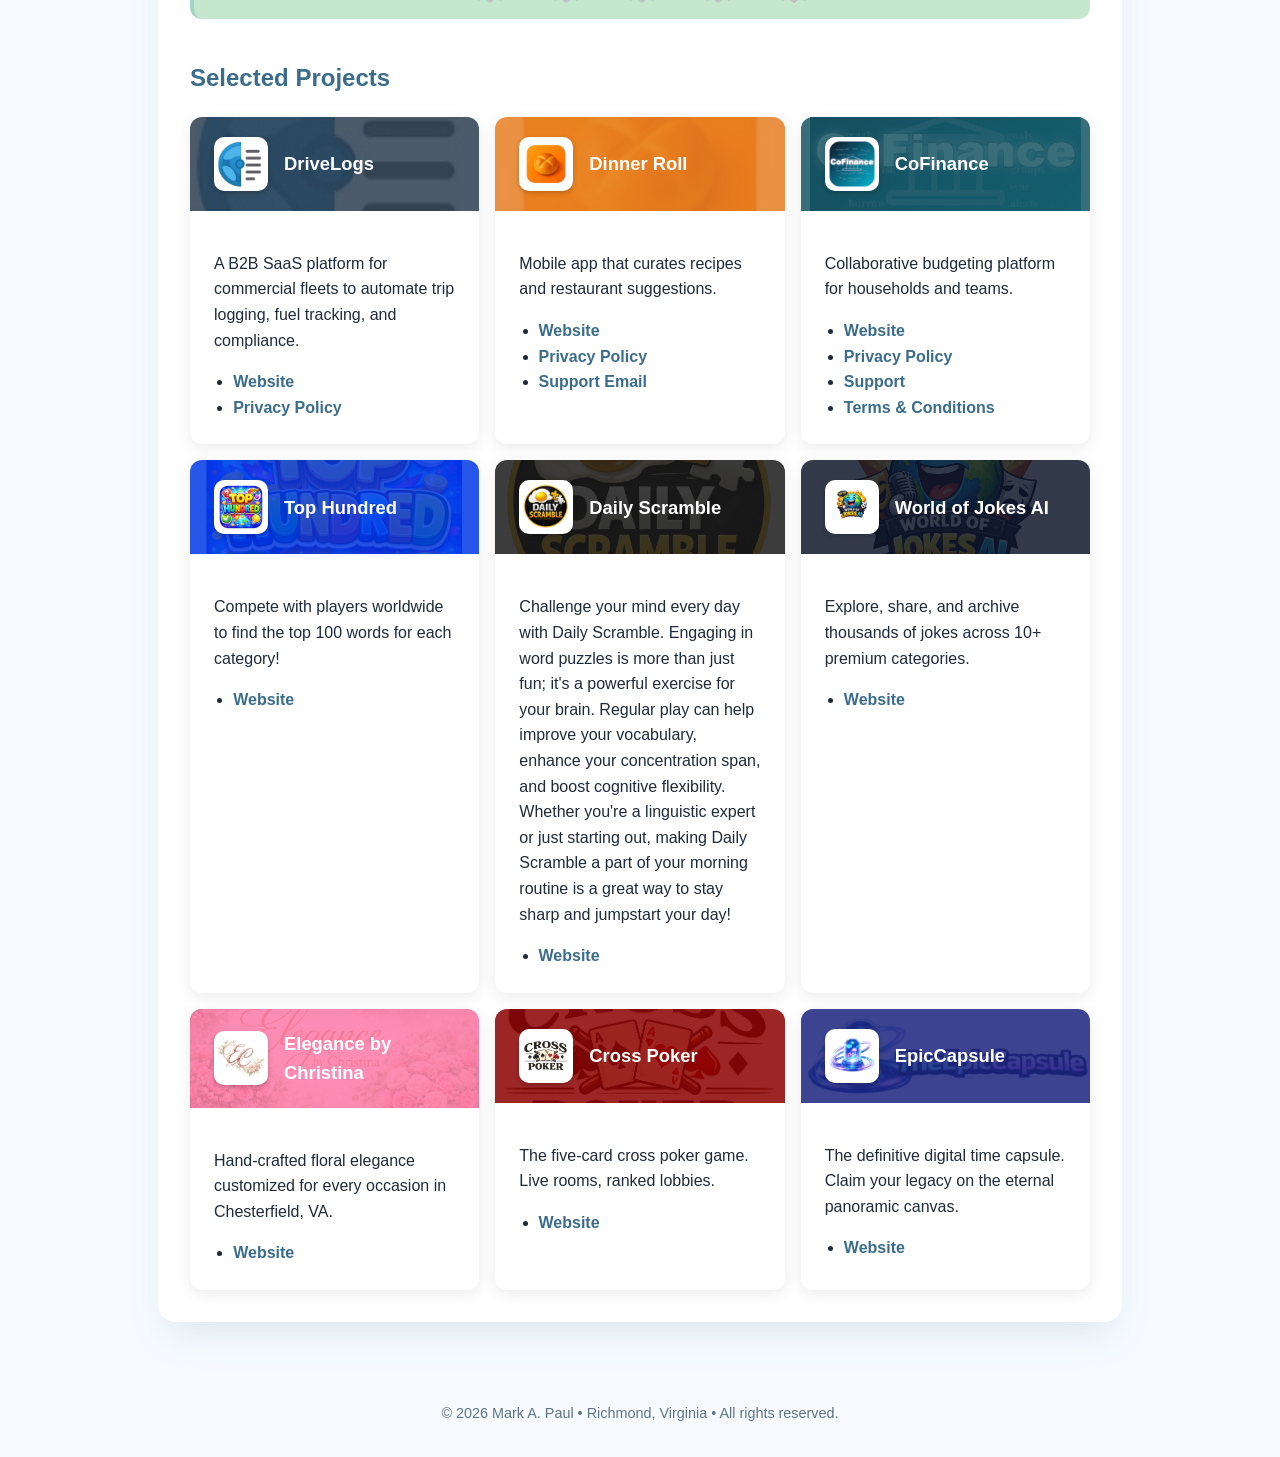
==== commit d69e2c82: "fix: Restore missing certification seals" ====
--- a/index.html
+++ b/index.html
@@ -76,6 +76,13 @@
           <li style="margin-bottom: 0.5rem;">Lean Six Sigma White Belt, Lean Expert, Value Stream Mapping Expert</li>
           <li>AIGPE™ Six Sigma Professional, The Complete Python Bootcamp</li>
         </ul>
+        <div style="display: flex; gap: 1rem; margin-top: 1.5rem; flex-wrap: wrap; justify-content: center;">
+          <img src="assets/images/white_belt.png" alt="White Belt" style="height: 60px; object-fit: contain;">
+          <img src="assets/images/yellow_belt.png" alt="Yellow Belt" style="height: 60px; object-fit: contain;">
+          <img src="assets/images/green_belt.png" alt="Green Belt" style="height: 60px; object-fit: contain;">
+          <img src="assets/images/black_belt.png" alt="Black Belt" style="height: 60px; object-fit: contain;">
+          <img src="assets/images/seven_tools.png" alt="Seven Tools" style="height: 60px; object-fit: contain;">
+        </div>
       </div>
     </section>
 
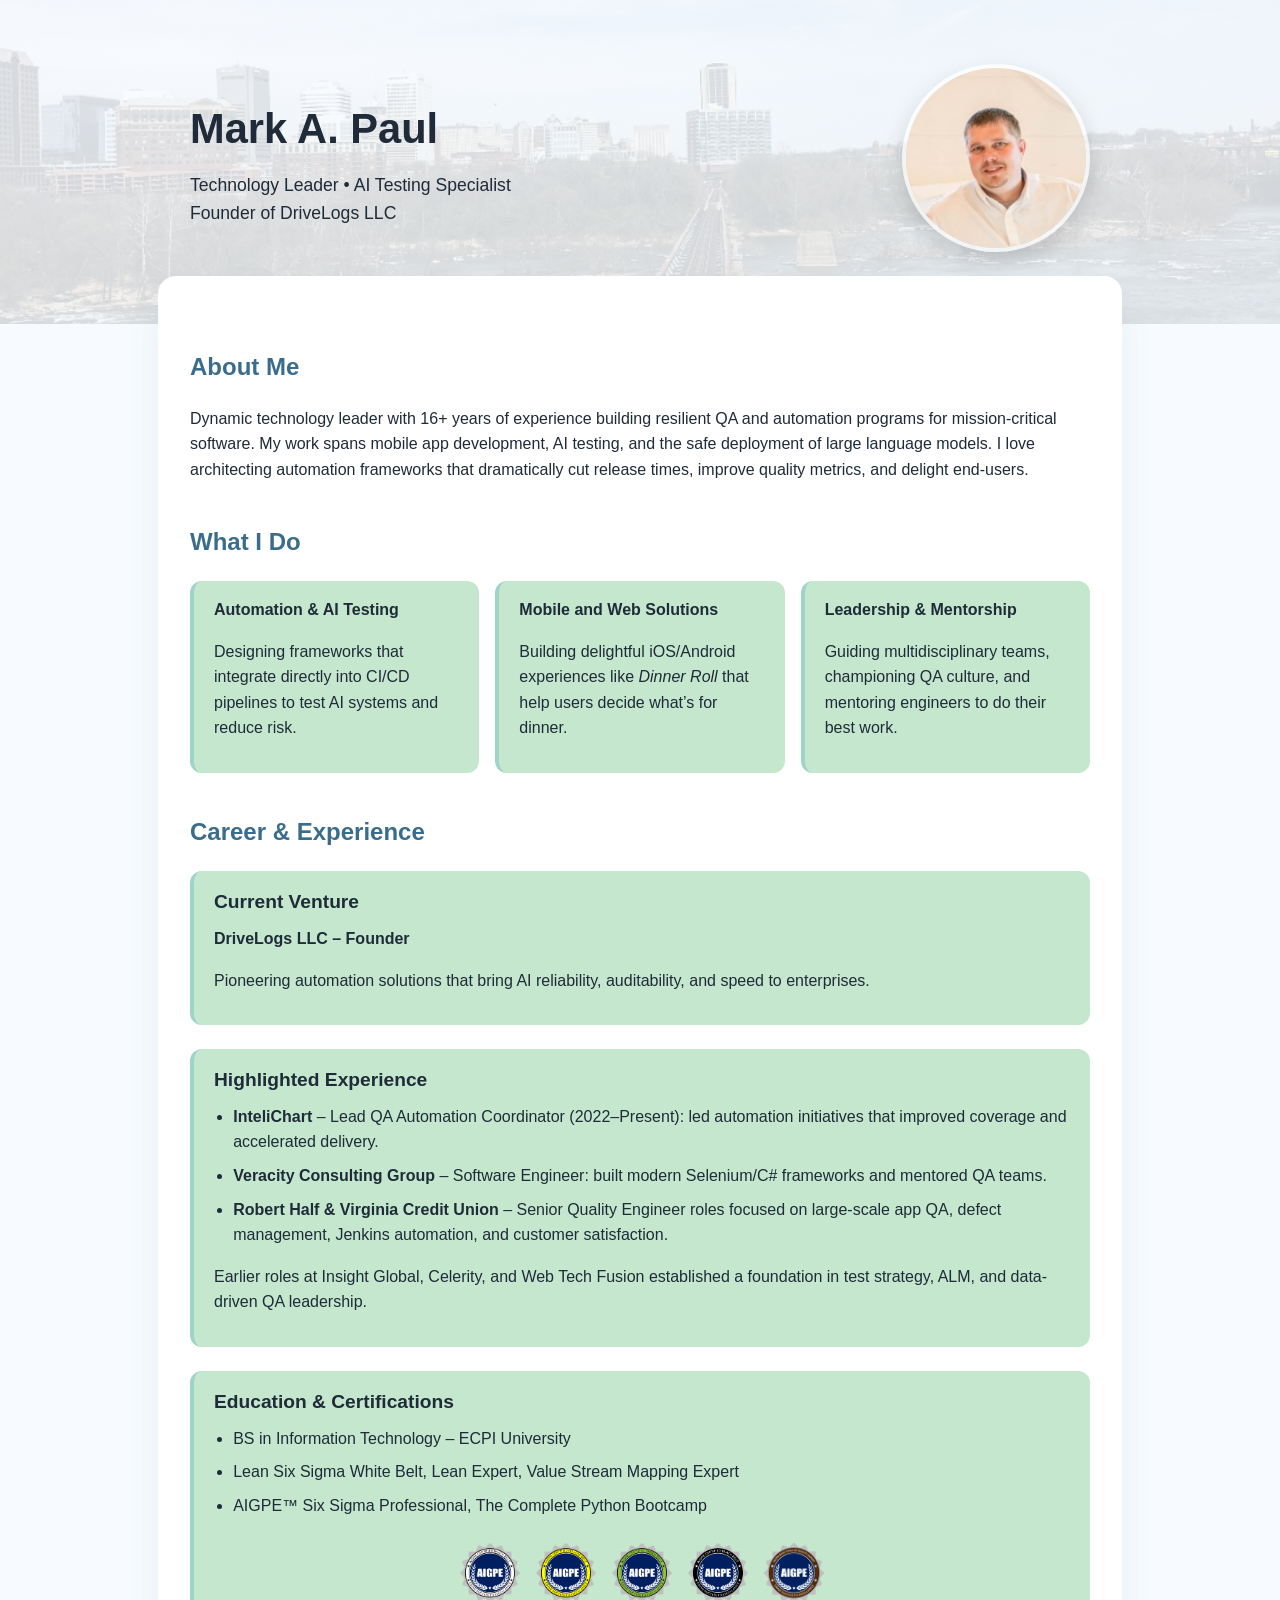
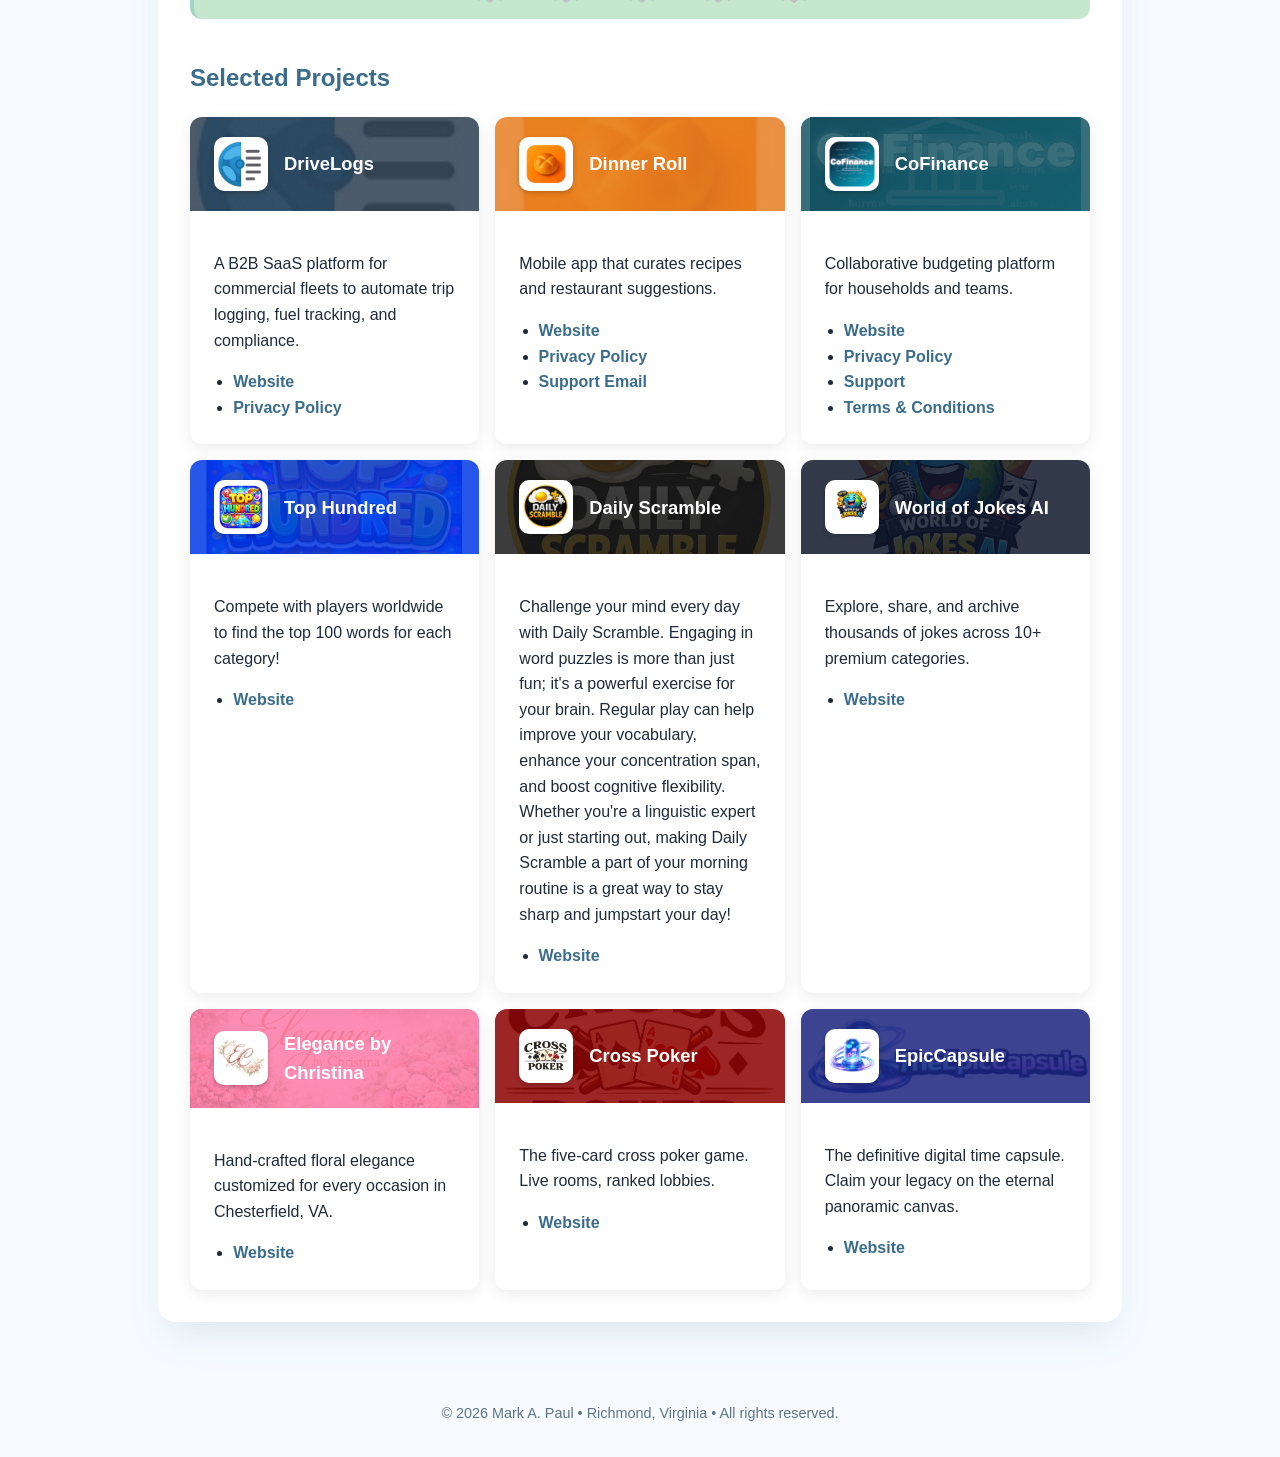
==== commit c383968c: "fix: Rename Mobile Solutions to Mobile and Web Solutions" ====
--- a/index.html
+++ b/index.html
@@ -38,7 +38,7 @@
           <p>Designing frameworks that integrate directly into CI/CD pipelines to test AI systems and reduce risk.</p>
         </div>
         <div class="card">
-          <strong>Mobile Solutions</strong>
+          <strong>Mobile and Web Solutions</strong>
           <p>Building delightful iOS/Android experiences like <em>Dinner Roll</em> that help users decide what’s for dinner.</p>
         </div>
         <div class="card">
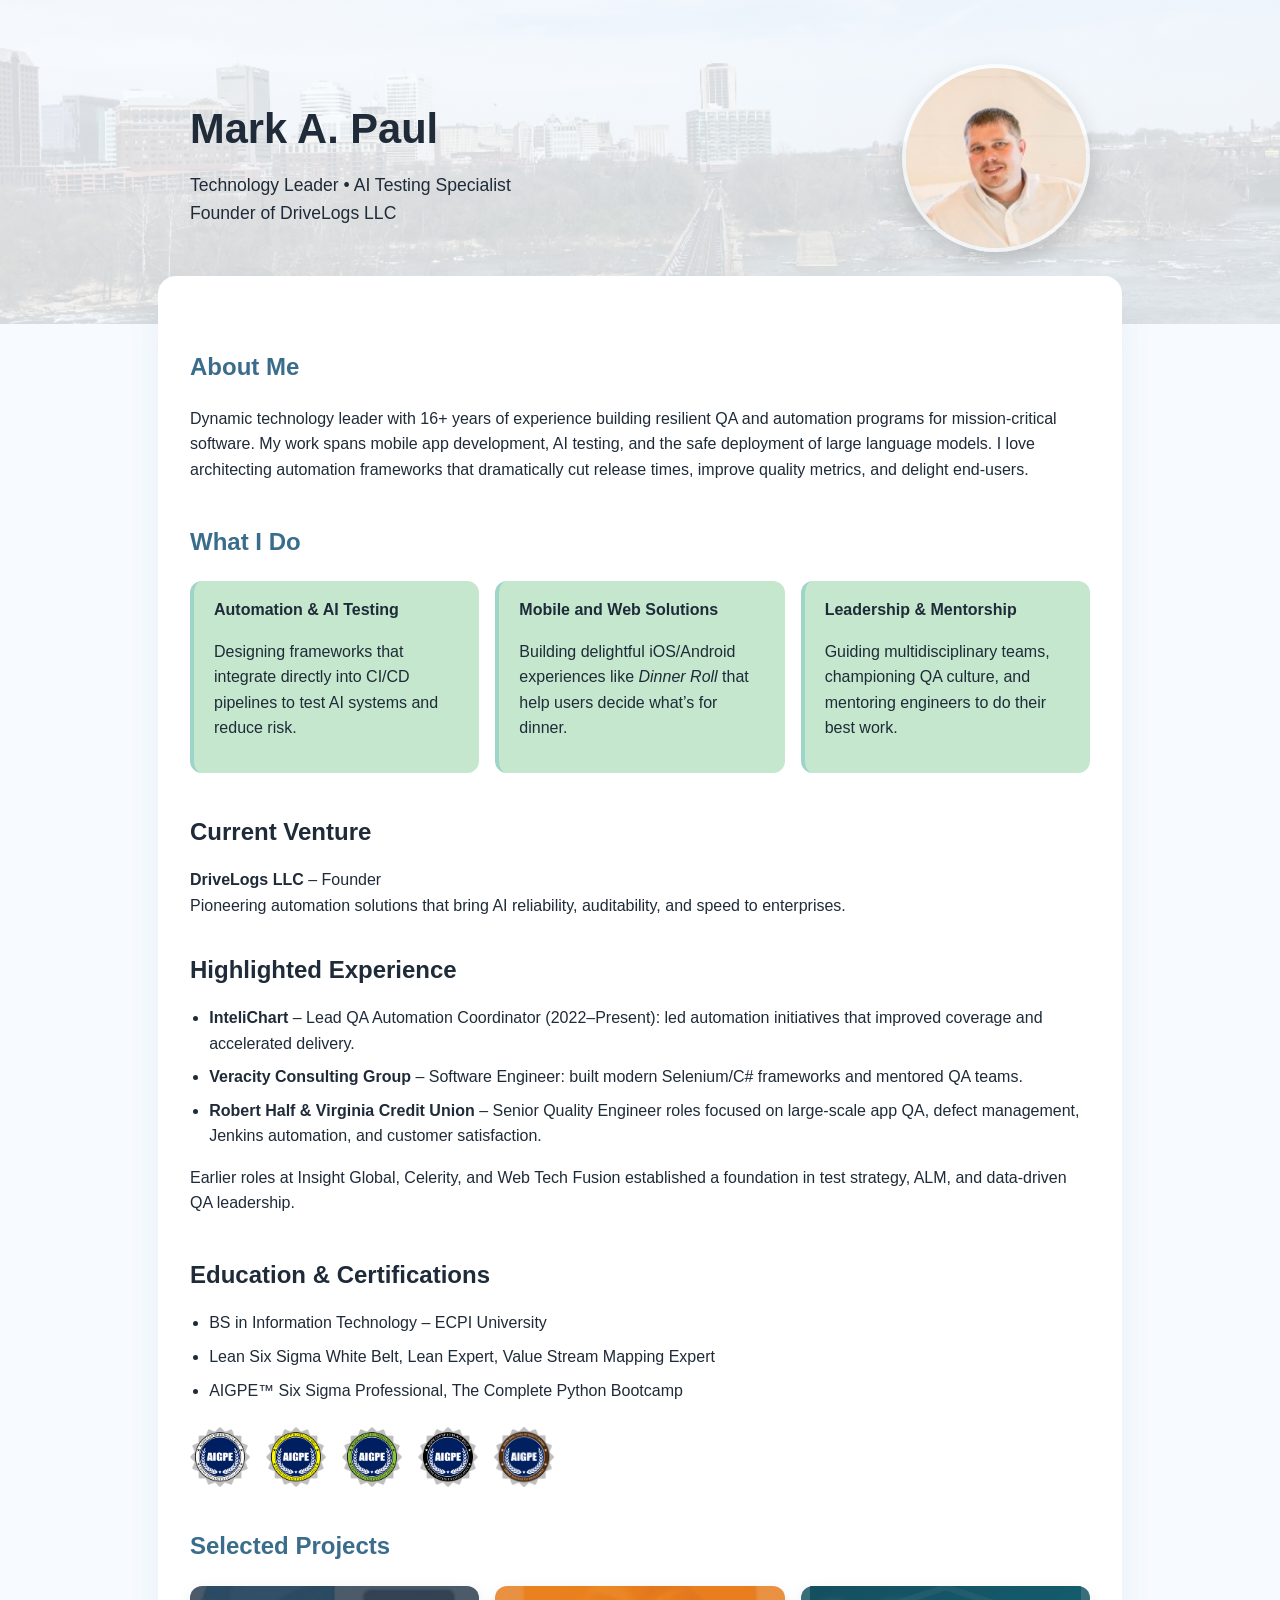
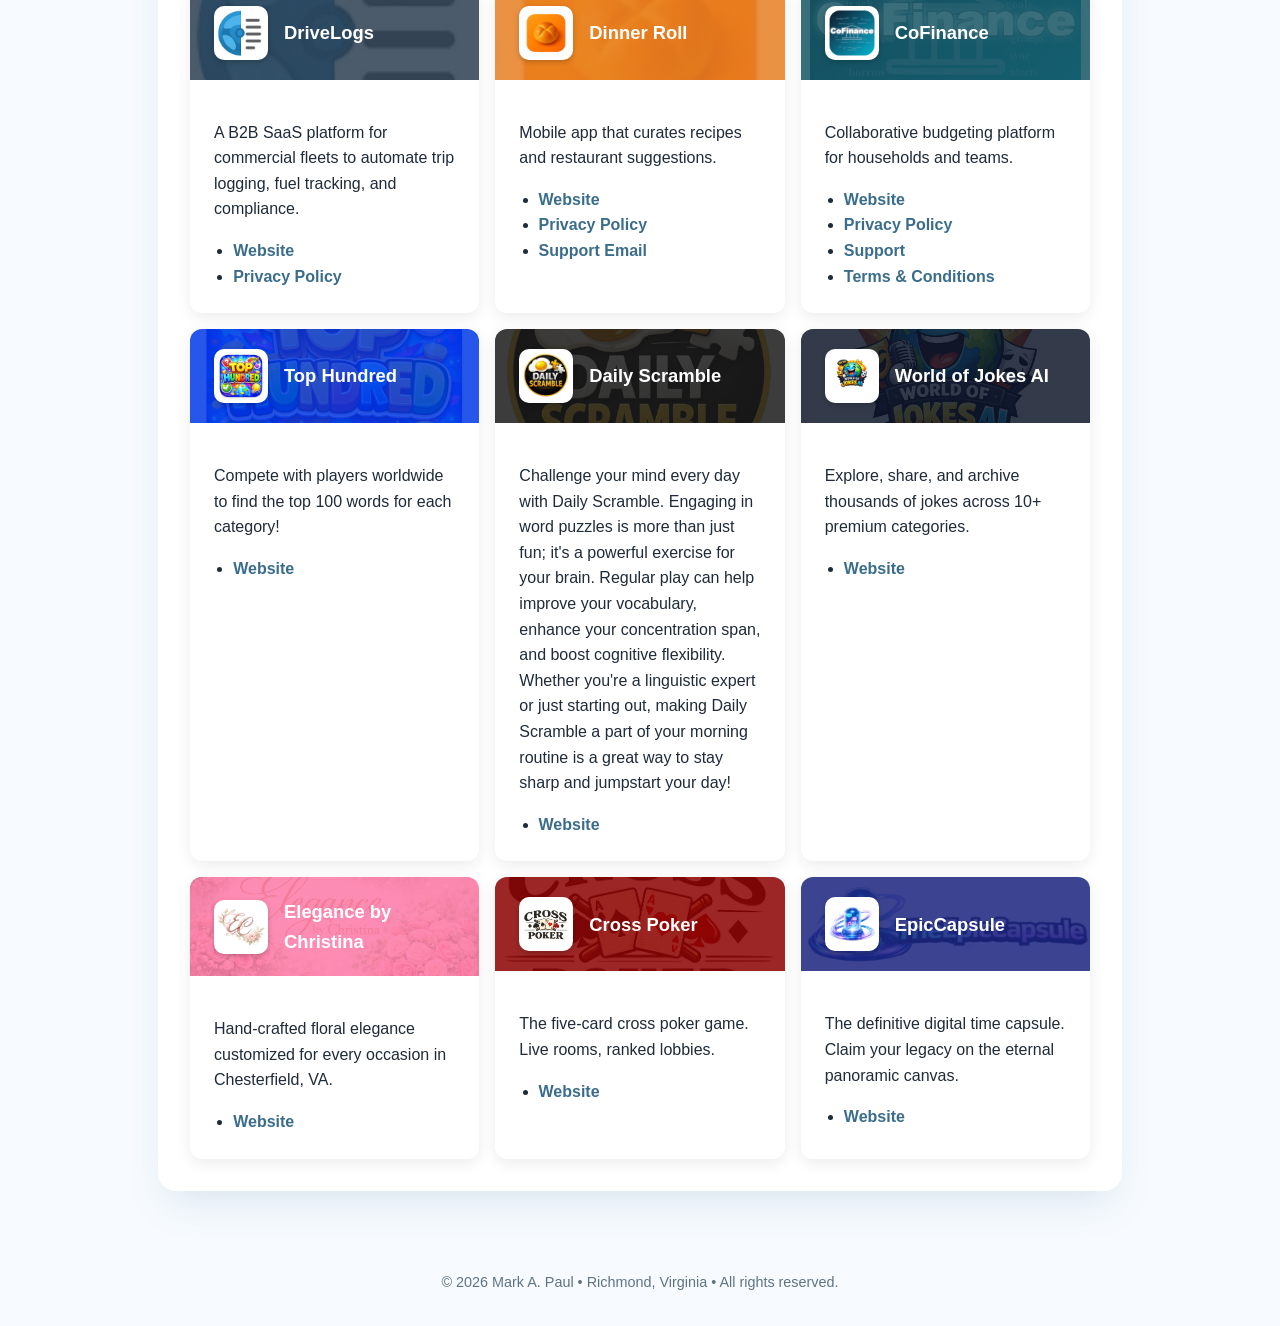
==== commit faa29b98: "style: Revert Career and Experience section to plain text format" ====
--- a/index.html
+++ b/index.html
@@ -49,40 +49,32 @@
     </section>
 
     <section>
-      <h2>Career &amp; Experience</h2>
-      
-      <div class="card" style="margin-bottom: 1.5rem;">
-        <strong style="font-size: 1.2rem; color: var(--primary);">Current Venture</strong>
-        <div style="margin-top: 0.5rem;">
-          <strong>DriveLogs LLC – Founder</strong>
-          <p>Pioneering automation solutions that bring AI reliability, auditability, and speed to enterprises.</p>
-        </div>
-      </div>
-
-      <div class="card" style="margin-bottom: 1.5rem;">
-        <strong style="font-size: 1.2rem; color: var(--primary);">Highlighted Experience</strong>
-        <ul style="margin-top: 0.5rem; padding-left: 1.2rem; line-height: 1.6;">
-          <li style="margin-bottom: 0.5rem;"><strong>InteliChart</strong> – Lead QA Automation Coordinator (2022–Present): led automation initiatives that improved coverage and accelerated delivery.</li>
-          <li style="margin-bottom: 0.5rem;"><strong>Veracity Consulting Group</strong> – Software Engineer: built modern Selenium/C# frameworks and mentored QA teams.</li>
-          <li style="margin-bottom: 0.5rem;"><strong>Robert Half &amp; Virginia Credit Union</strong> – Senior Quality Engineer roles focused on large-scale app QA, defect management, Jenkins automation, and customer satisfaction.</li>
-        </ul>
-        <p style="margin-top: 1rem;">Earlier roles at Insight Global, Celerity, and Web Tech Fusion established a foundation in test strategy, ALM, and data-driven QA leadership.</p>
-      </div>
-
-      <div class="card">
-        <strong style="font-size: 1.2rem; color: var(--primary);">Education &amp; Certifications</strong>
-        <ul style="margin-top: 0.5rem; padding-left: 1.2rem; line-height: 1.6;">
-          <li style="margin-bottom: 0.5rem;">BS in Information Technology – ECPI University</li>
-          <li style="margin-bottom: 0.5rem;">Lean Six Sigma White Belt, Lean Expert, Value Stream Mapping Expert</li>
-          <li>AIGPE™ Six Sigma Professional, The Complete Python Bootcamp</li>
-        </ul>
-        <div style="display: flex; gap: 1rem; margin-top: 1.5rem; flex-wrap: wrap; justify-content: center;">
-          <img src="assets/images/white_belt.png" alt="White Belt" style="height: 60px; object-fit: contain;">
-          <img src="assets/images/yellow_belt.png" alt="Yellow Belt" style="height: 60px; object-fit: contain;">
-          <img src="assets/images/green_belt.png" alt="Green Belt" style="height: 60px; object-fit: contain;">
-          <img src="assets/images/black_belt.png" alt="Black Belt" style="height: 60px; object-fit: contain;">
-          <img src="assets/images/seven_tools.png" alt="Seven Tools" style="height: 60px; object-fit: contain;">
-        </div>
+      <h3 style="color: var(--primary); font-size: 1.5rem; margin-top: 2.5rem; margin-bottom: 1rem;">Current Venture</h3>
+      <div style="margin-bottom: 2rem;">
+        <strong>DriveLogs LLC</strong> – Founder<br>
+        Pioneering automation solutions that bring AI reliability, auditability, and speed to enterprises.
+      </div>
+
+      <h3 style="color: var(--primary); font-size: 1.5rem; margin-bottom: 1rem;">Highlighted Experience</h3>
+      <ul style="padding-left: 1.2rem; line-height: 1.6; margin-bottom: 1rem;">
+        <li style="margin-bottom: 0.5rem;"><strong>InteliChart</strong> – Lead QA Automation Coordinator (2022–Present): led automation initiatives that improved coverage and accelerated delivery.</li>
+        <li style="margin-bottom: 0.5rem;"><strong>Veracity Consulting Group</strong> – Software Engineer: built modern Selenium/C# frameworks and mentored QA teams.</li>
+        <li style="margin-bottom: 0.5rem;"><strong>Robert Half &amp; Virginia Credit Union</strong> – Senior Quality Engineer roles focused on large-scale app QA, defect management, Jenkins automation, and customer satisfaction.</li>
+      </ul>
+      <p style="margin-bottom: 2.5rem;">Earlier roles at Insight Global, Celerity, and Web Tech Fusion established a foundation in test strategy, ALM, and data-driven QA leadership.</p>
+
+      <h3 style="color: var(--primary); font-size: 1.5rem; margin-bottom: 1rem;">Education &amp; Certifications</h3>
+      <ul style="padding-left: 1.2rem; line-height: 1.6; margin-bottom: 1.5rem;">
+        <li style="margin-bottom: 0.5rem;">BS in Information Technology – ECPI University</li>
+        <li style="margin-bottom: 0.5rem;">Lean Six Sigma White Belt, Lean Expert, Value Stream Mapping Expert</li>
+        <li>AIGPE™ Six Sigma Professional, The Complete Python Bootcamp</li>
+      </ul>
+      <div style="display: flex; gap: 1rem; margin-top: 1.5rem; flex-wrap: wrap;">
+        <img src="assets/images/white_belt.png" alt="White Belt" style="height: 60px; object-fit: contain;">
+        <img src="assets/images/yellow_belt.png" alt="Yellow Belt" style="height: 60px; object-fit: contain;">
+        <img src="assets/images/green_belt.png" alt="Green Belt" style="height: 60px; object-fit: contain;">
+        <img src="assets/images/black_belt.png" alt="Black Belt" style="height: 60px; object-fit: contain;">
+        <img src="assets/images/seven_tools.png" alt="Seven Tools" style="height: 60px; object-fit: contain;">
       </div>
     </section>
 
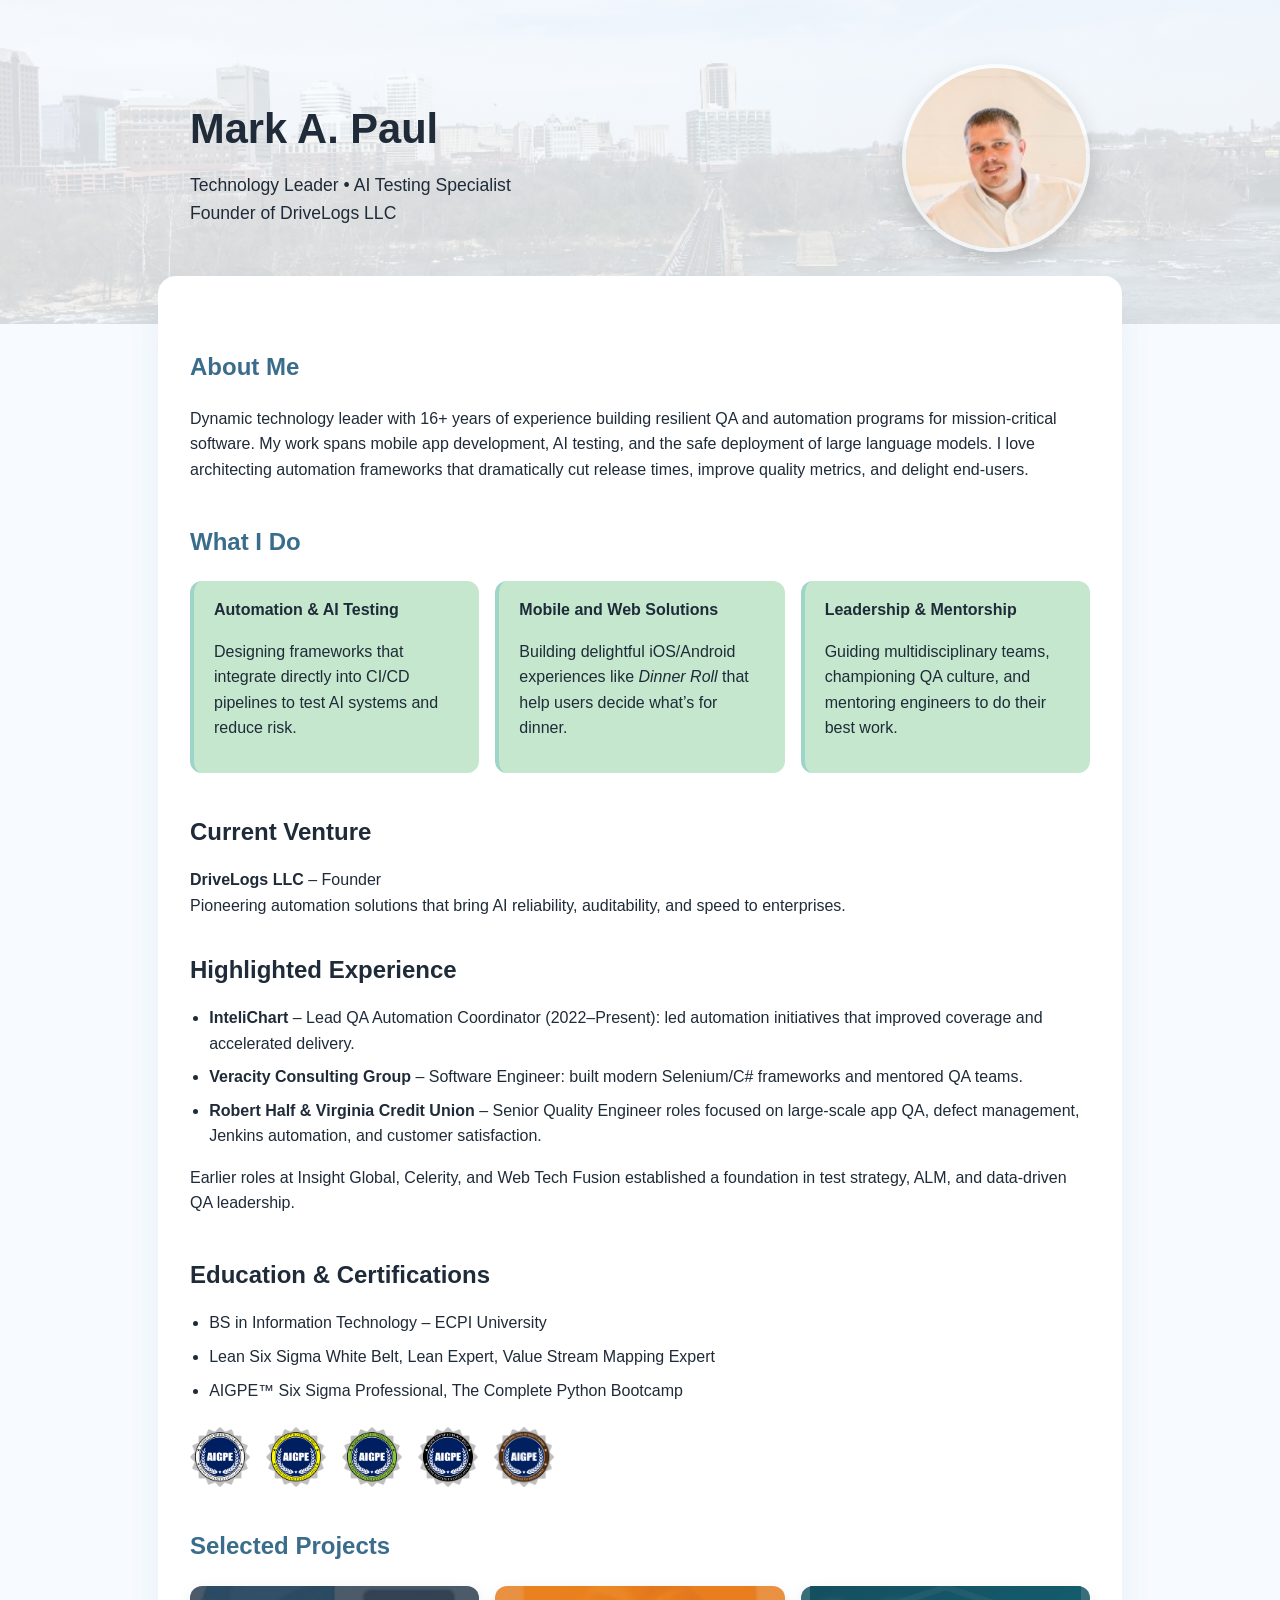
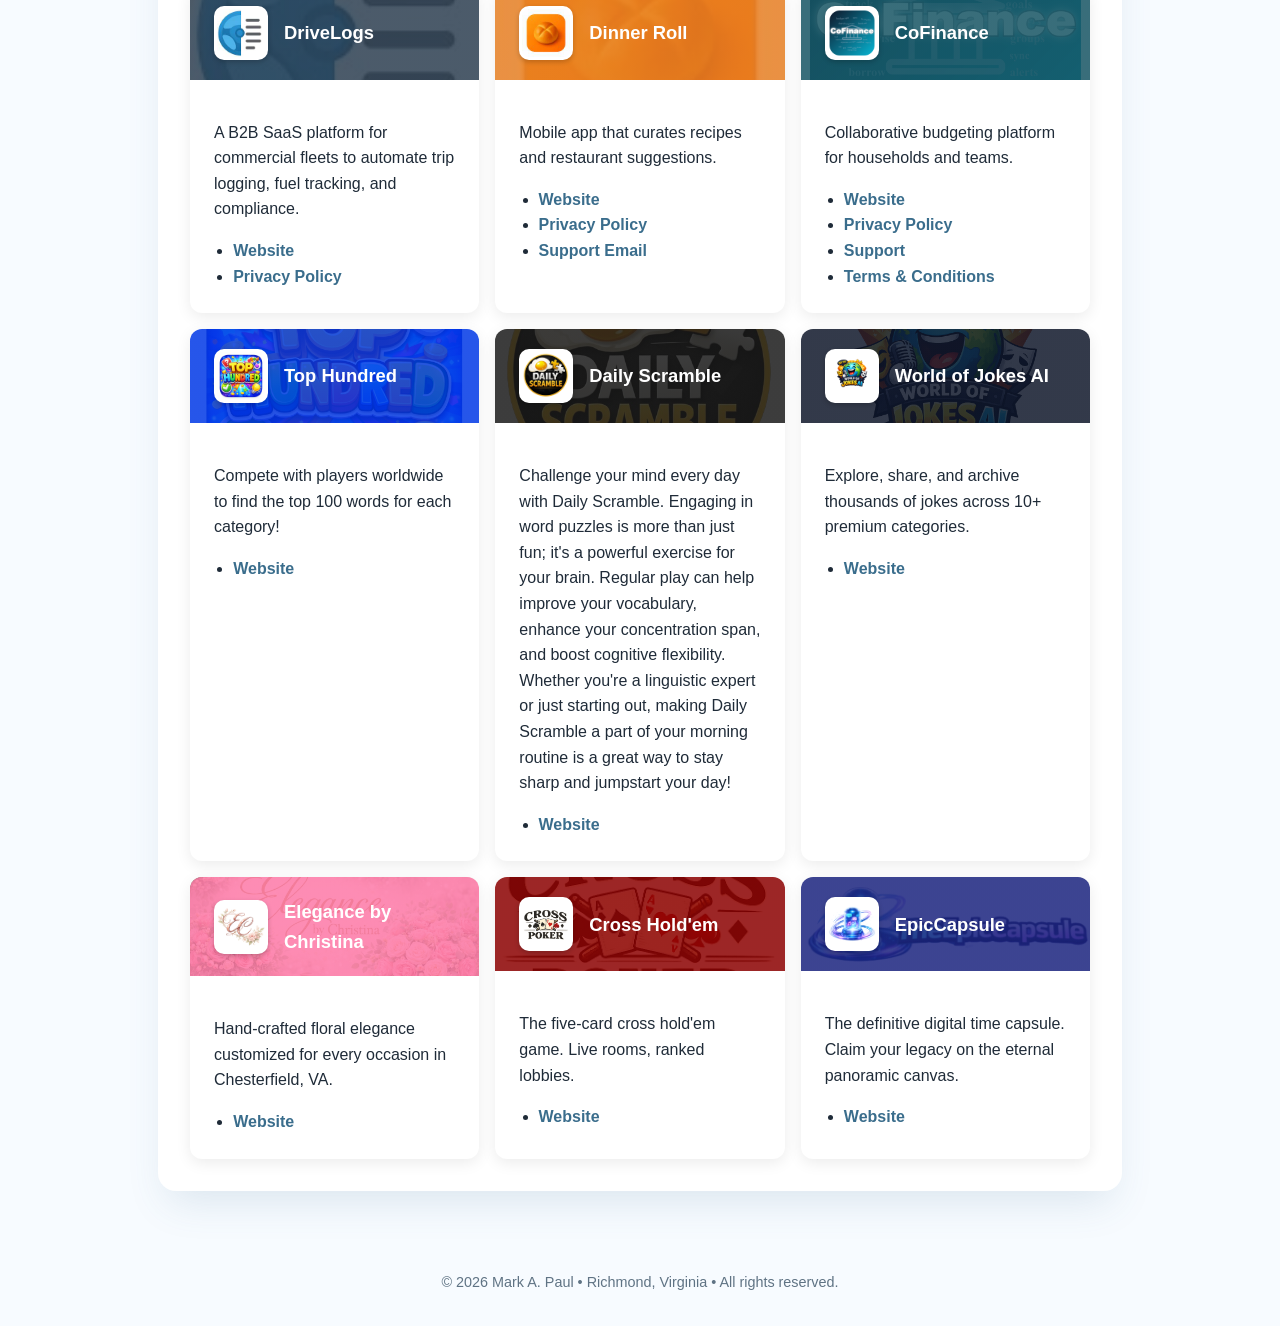
==== commit f3b941d2: "fix: Rename Cross Poker to Cross Hold'em" ====
--- a/index.html
+++ b/index.html
@@ -180,11 +180,11 @@
 
         <div class="project-card card-crossholdem">
           <div class="card-header">
-            <img src="assets/images/logos/crossholdem.png" alt="Cross Poker Logo" class="project-logo" />
-            <strong>Cross Poker</strong>
-          </div>
-          <div class="card-body">
-            <p>The five-card cross poker game. Live rooms, ranked lobbies.</p>
+            <img src="assets/images/logos/crossholdem.png" alt="Cross Hold'em Logo" class="project-logo" />
+            <strong>Cross Hold'em</strong>
+          </div>
+          <div class="card-body">
+            <p>The five-card cross hold'em game. Live rooms, ranked lobbies.</p>
             <ul>
               <li><a href="https://crossholdem.web.app" target="_blank" rel="noopener">Website</a></li>
             </ul>
